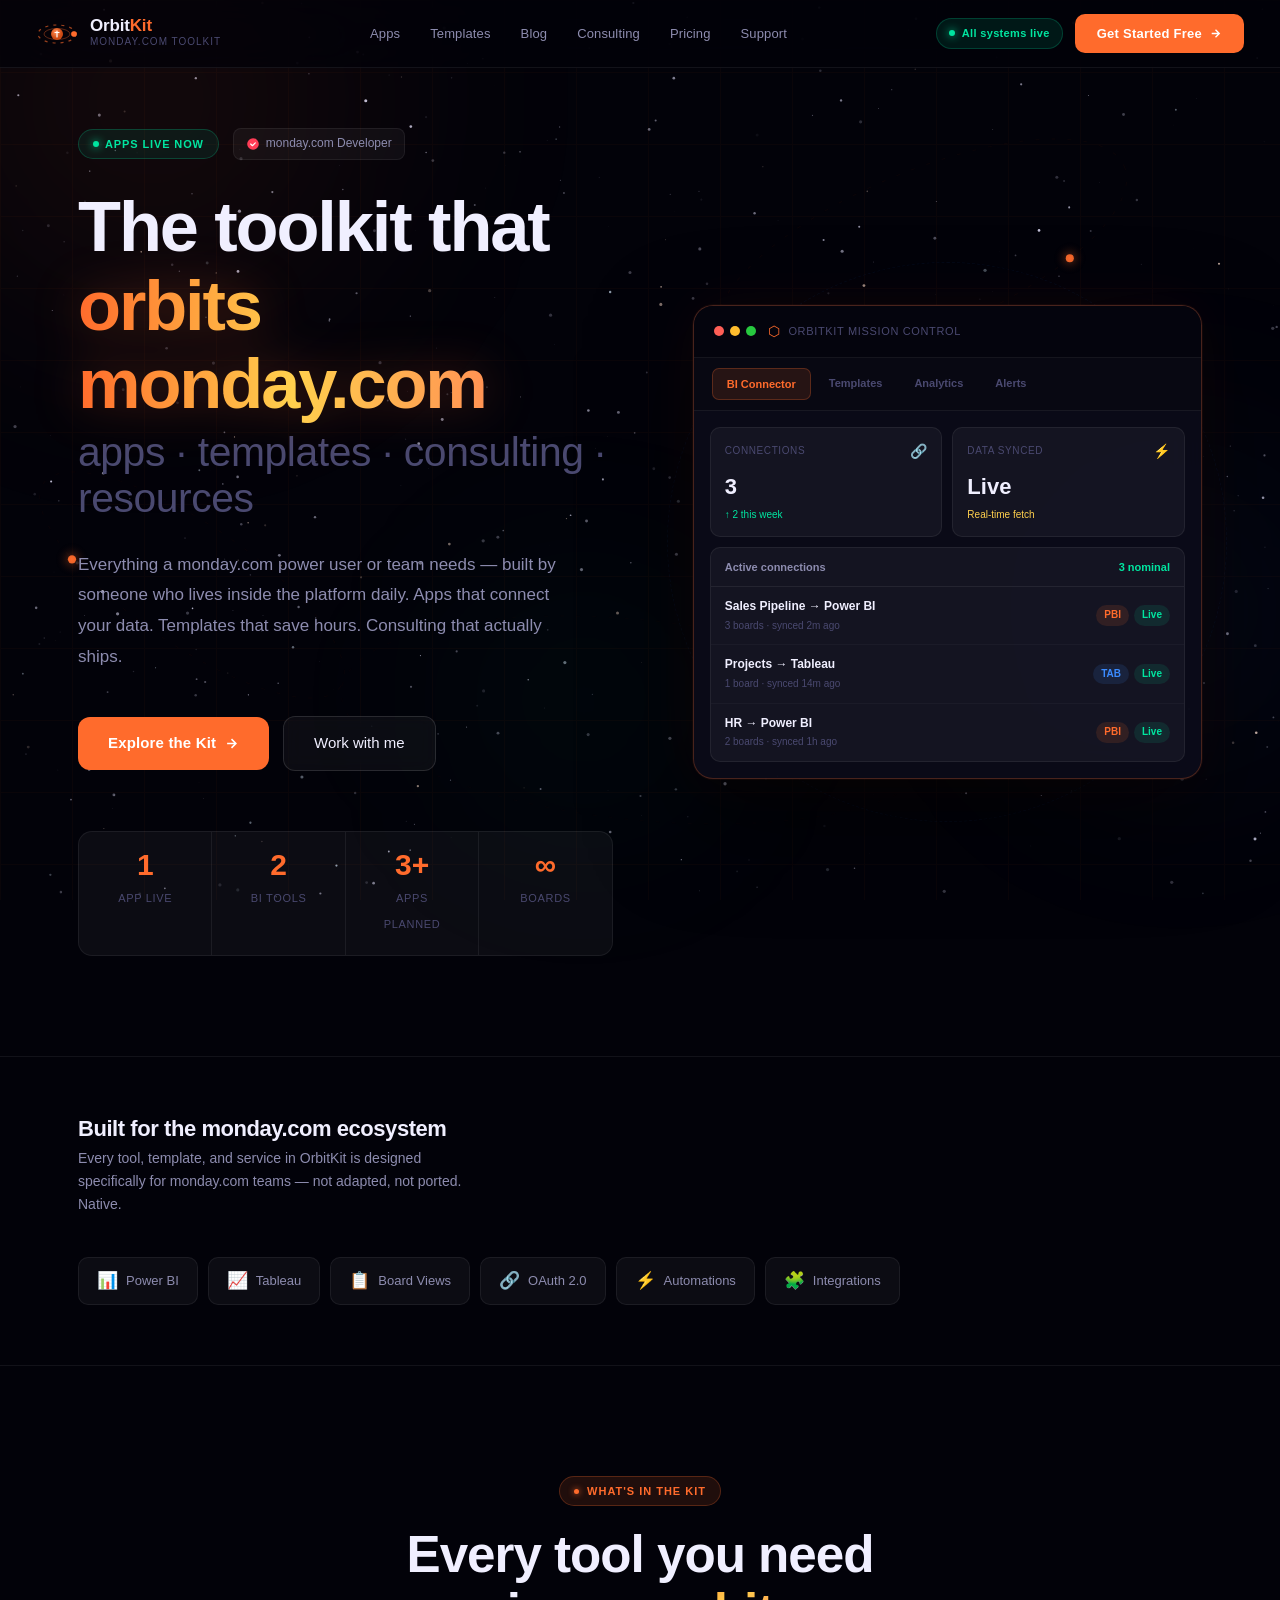
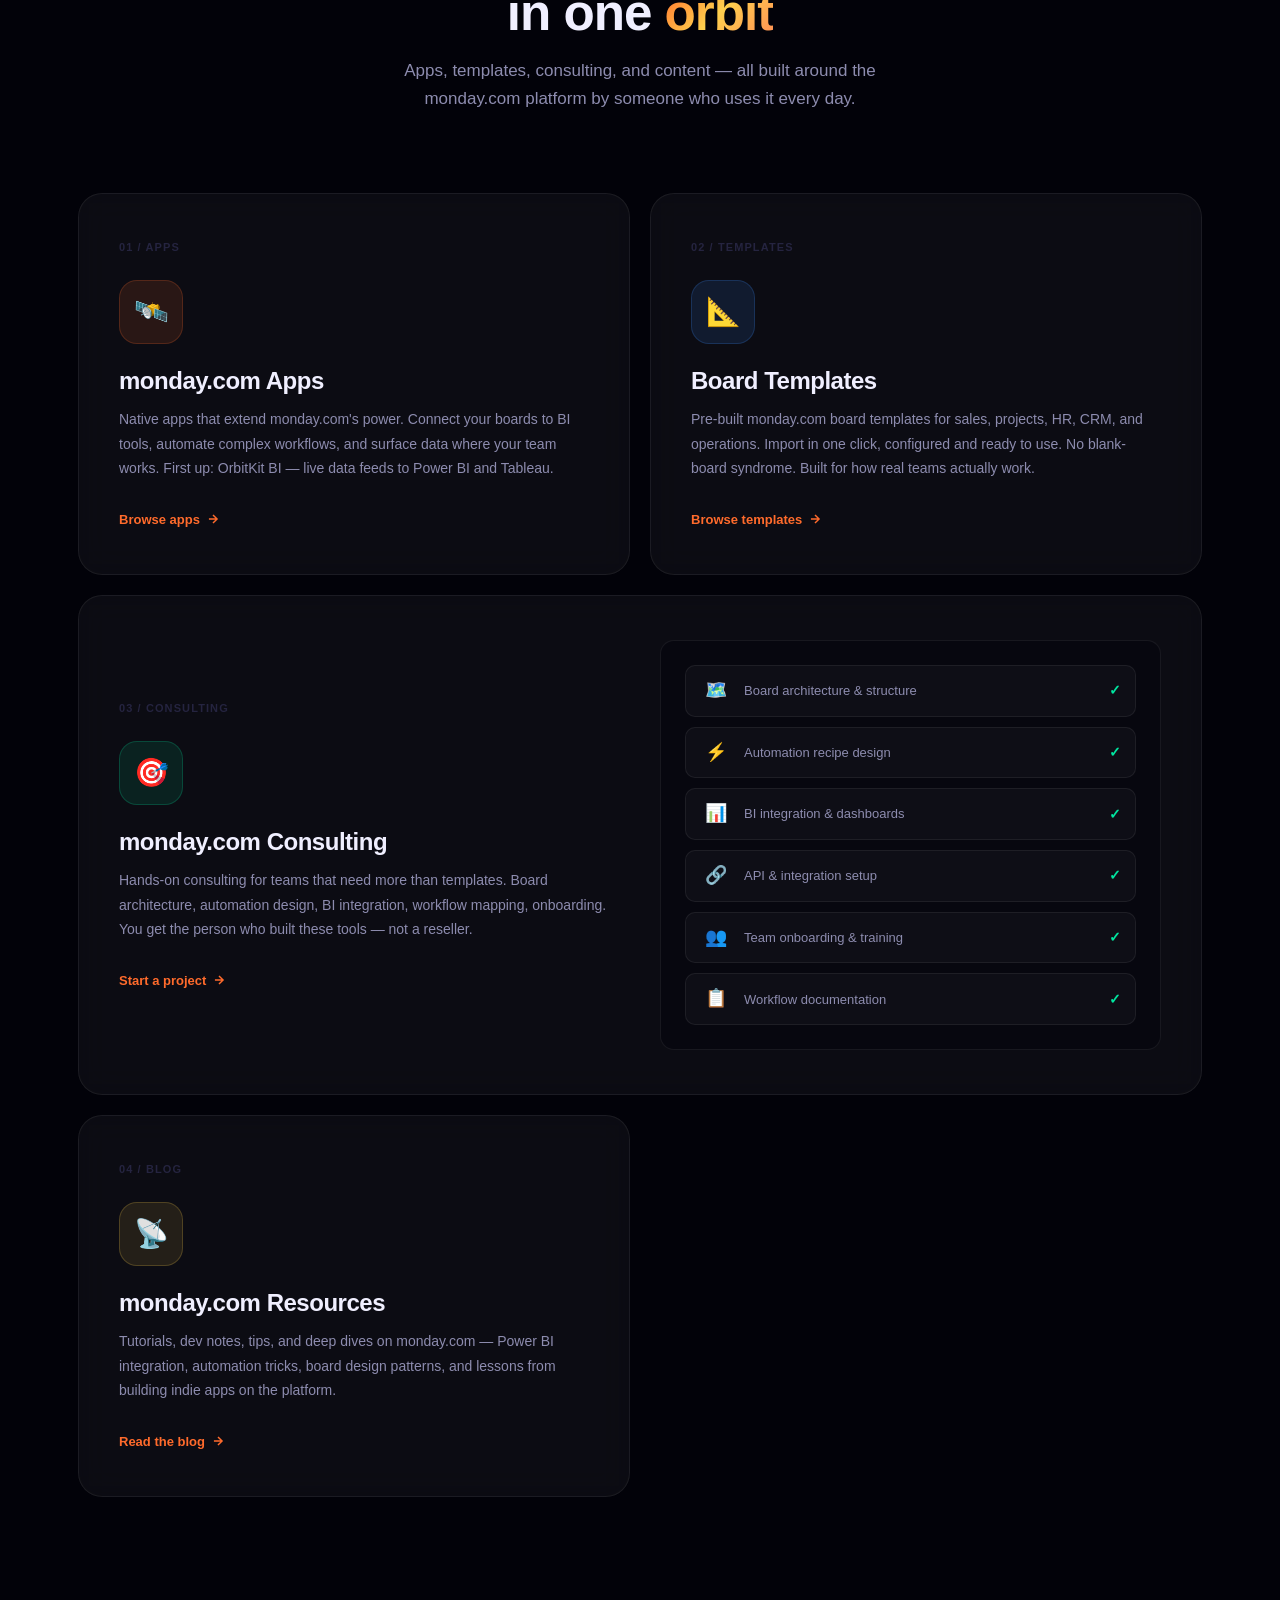
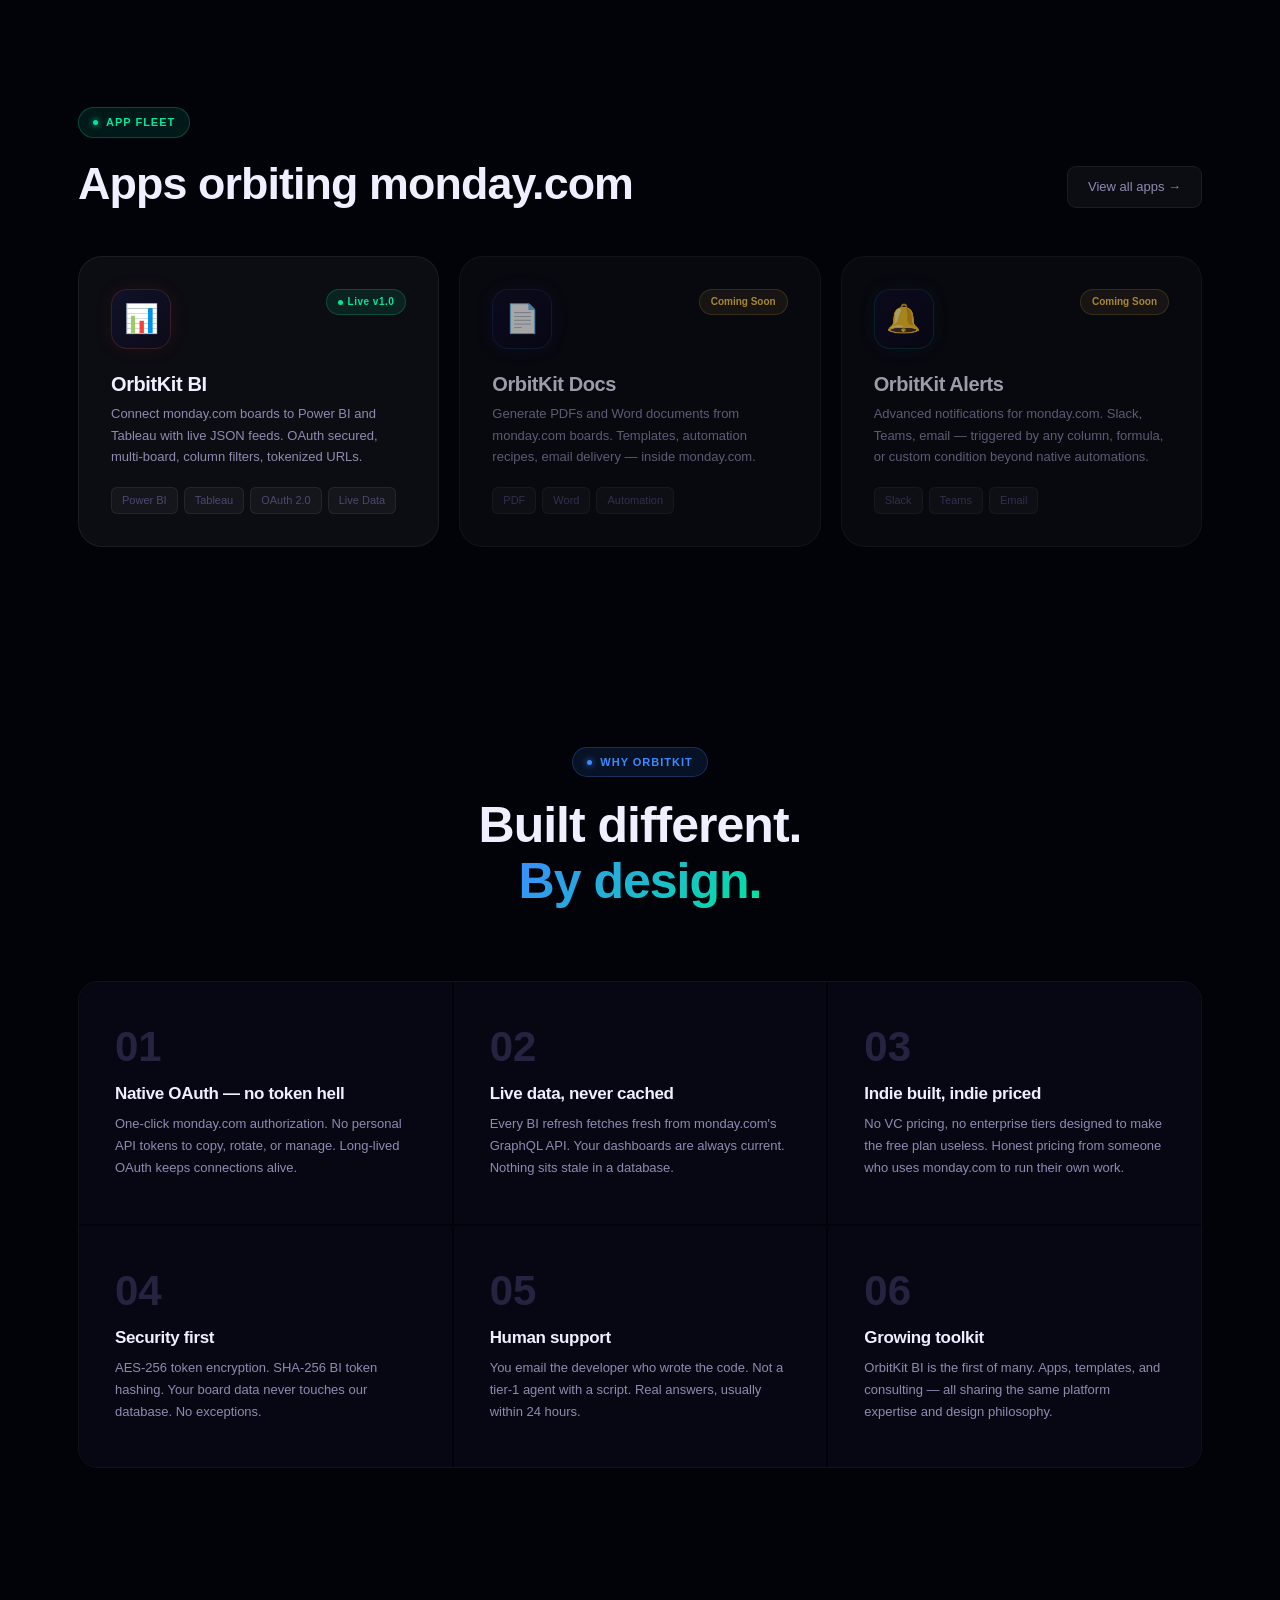
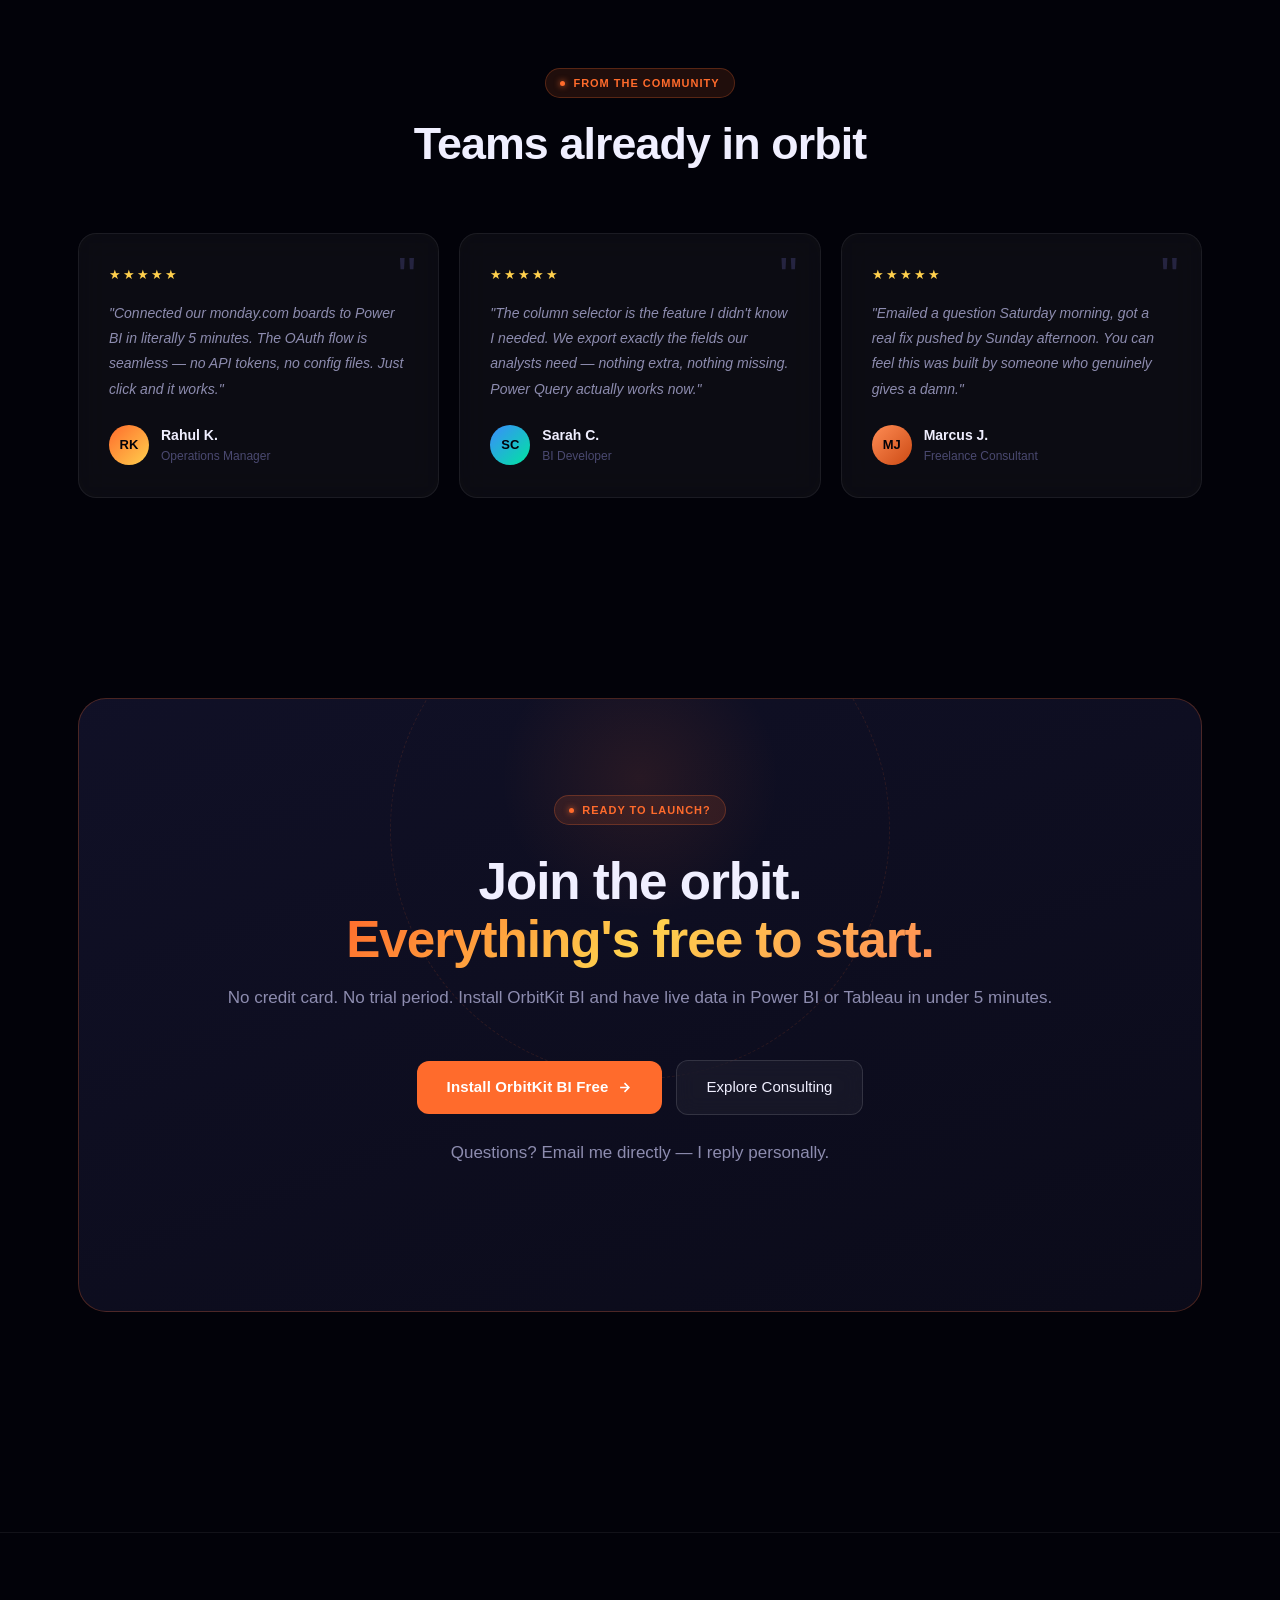
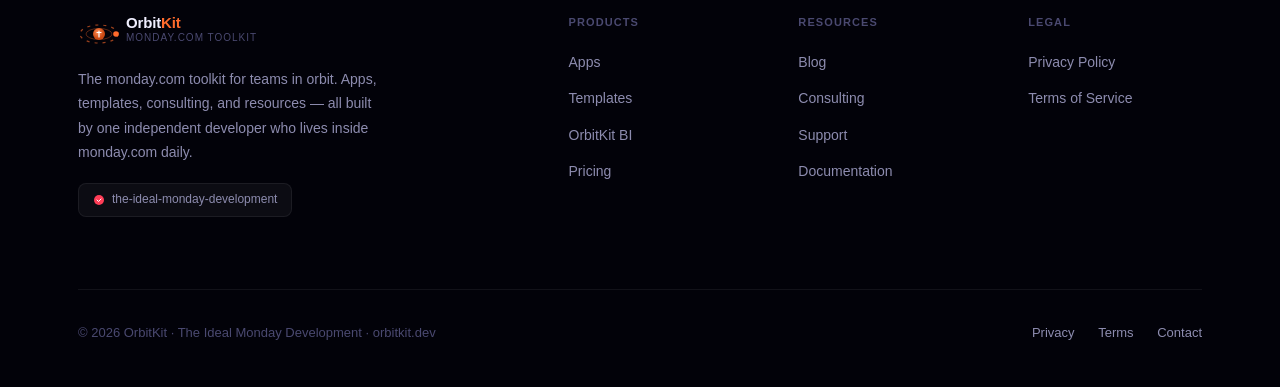
==== index.html @ 928cd84e "Initial OrbitKit website" ====
<!DOCTYPE html>
<html lang="en">
<head>
<meta charset="UTF-8">
<meta name="viewport" content="width=device-width, initial-scale=1.0">
<title>OrbitKit — The monday.com Toolkit for Teams in Orbit</title>
<meta name="description" content="Apps, templates, consulting and resources for monday.com teams. Built by an independent monday.com developer who lives inside the platform daily.">
<link rel="preconnect" href="https://api.fontshare.com">
<link href="https://api.fontshare.com/v2/css?f[]=clash-display@400,500,600,700&f[]=general-sans@300,400,500,600&display=swap" rel="stylesheet">
<link rel="stylesheet" href="shared.css">
<style>

/* ── HERO ─────────────────────────────────────────── */
.hero {
  min-height: 100vh;
  display: flex; align-items: center;
  padding: calc(var(--nav-h) + 60px) 0 100px;
  position: relative;
}
.hero-inner {
  display: grid; grid-template-columns: 1.05fr 1fr;
  gap: 80px; align-items: center;
}

/* Eyebrow */
.hero-brow { display: flex; align-items: center; gap: 14px; margin-bottom: 28px; }
.brow-tag {
  display: flex; align-items: center; gap: 6px;
  padding: 5px 14px; border-radius: 20px;
  background: rgba(0,229,160,0.08); border: 1px solid rgba(0,229,160,0.22);
  color: var(--signal); font-size: 11px; font-weight: 600; letter-spacing: .08em; text-transform: uppercase;
}
.brow-tag::before { content: ''; width: 6px; height: 6px; border-radius: 50%; background: var(--signal); box-shadow: 0 0 8px var(--signal); animation: blink 2s infinite; }
.brow-monday {
  display: flex; align-items: center; gap: 6px;
  padding: 5px 12px; border-radius: 8px;
  background: var(--panel); border: 1px solid var(--border);
  font-size: 12px; color: var(--text2); font-weight: 500;
}

/* Hero title */
h1.ht {
  font-size: clamp(44px, 5.5vw, 76px);
  font-weight: 700; margin-bottom: 28px; letter-spacing: -.03em;
}
h1.ht .l1 { display: block; color: var(--text); }
h1.ht .l2 {
  display: block;
  background: linear-gradient(90deg, var(--orbit) 0%, var(--gold) 40%, var(--orbit-hi) 80%);
  -webkit-background-clip: text; -webkit-text-fill-color: transparent;
  background-clip: text; filter: drop-shadow(0 0 24px rgba(255,107,44,0.3));
}
h1.ht .l3 { display: block; color: var(--text3); font-size: .58em; font-weight: 500; margin-top: 6px; letter-spacing: -.01em; }

.hero-desc { font-size: 17px; color: var(--text2); line-height: 1.8; max-width: 500px; margin-bottom: 44px; font-weight: 300; }
.hero-actions { display: flex; align-items: center; gap: 14px; flex-wrap: wrap; margin-bottom: 60px; }

/* Stat bar */
.stat-bar {
  display: flex; gap: 0;
  border: 1px solid var(--border); border-radius: 14px; overflow: hidden;
  background: var(--panel);
}
.stat-item {
  flex: 1; padding: 18px 22px; text-align: center;
  border-right: 1px solid var(--border);
  position: relative;
}
.stat-item:last-child { border-right: none; }
.stat-item::before {
  content: ''; position: absolute; top: 0; left: 0; right: 0; height: 2px;
  background: linear-gradient(90deg, transparent, var(--orbit), transparent);
  opacity: 0; transition: opacity .3s;
}
.stat-item:hover::before { opacity: 1; }
.stat-val {
  font-family: 'Clash Display', sans-serif; font-size: 30px; font-weight: 700;
  color: var(--orbit); display: block; margin-bottom: 4px; line-height: 1;
}
.stat-lbl { font-size: 11px; color: var(--text3); letter-spacing: .06em; text-transform: uppercase; font-weight: 500; }

/* ── HERO VISUAL — MISSION CONTROL PANEL ── */
.hero-visual { position: relative; }
.mission-panel {
  background: rgba(11,11,26,0.92);
  border: 1px solid var(--border-o);
  border-radius: 20px; overflow: hidden;
  box-shadow: 0 0 0 1px rgba(255,107,44,.05), 0 40px 100px rgba(0,0,0,.6), 0 0 60px rgba(255,107,44,.06);
  backdrop-filter: blur(20px);
  position: relative; z-index: 2;
}
.mp-header {
  background: rgba(2,2,9,0.7); padding: 14px 20px;
  display: flex; align-items: center; gap: 12px;
  border-bottom: 1px solid var(--border);
}
.mp-dots { display: flex; gap: 6px; }
.mp-dots span { width: 10px; height: 10px; border-radius: 50%; }
.mp-dots span:nth-child(1) { background: #FF5F56; }
.mp-dots span:nth-child(2) { background: #FFBD2E; }
.mp-dots span:nth-child(3) { background: #27C93F; }
.mp-title-bar { display: flex; align-items: center; gap: 8px; font-size: 11px; color: var(--text3); font-family: 'Clash Display', sans-serif; letter-spacing: .06em; text-transform: uppercase; }
.mp-title-bar::before { content: '⬡'; color: var(--orbit); font-size: 14px; }

/* Nav tabs */
.mp-tabs {
  background: rgba(6,6,15,0.5); padding: 10px 18px;
  display: flex; gap: 4px; border-bottom: 1px solid var(--border);
  overflow-x: auto;
}
.mp-tab {
  padding: 6px 14px; border-radius: 7px;
  font-size: 11px; font-weight: 600; color: var(--text3); white-space: nowrap;
}
.mp-tab.on { background: var(--orbit-dim); color: var(--orbit); border: 1px solid var(--border-o); }

/* Dashboard grid */
.mp-body { padding: 16px; display: grid; grid-template-columns: 1fr 1fr; gap: 10px; }

/* Mini stat cards */
.mini-stat {
  background: var(--panel); border: 1px solid var(--border);
  border-radius: 10px; padding: 12px 14px;
}
.ms-top { display: flex; align-items: center; justify-content: space-between; margin-bottom: 6px; }
.ms-label { font-size: 10px; color: var(--text3); text-transform: uppercase; letter-spacing: .06em; }
.ms-icon { font-size: 14px; }
.ms-val { font-family: 'Clash Display', sans-serif; font-size: 22px; font-weight: 700; color: var(--text); }
.ms-sub { font-size: 10px; color: var(--signal); margin-top: 2px; }
.ms-sub.warn { color: var(--gold); }

/* Connection list */
.mp-conn-list { grid-column: span 2; background: var(--panel); border: 1px solid var(--border); border-radius: 10px; overflow: hidden; }
.mp-conn-head { padding: 10px 14px; border-bottom: 1px solid var(--border); font-size: 11px; font-weight: 600; color: var(--text2); display: flex; justify-content: space-between; }
.conn-row {
  display: flex; align-items: center; justify-content: space-between;
  padding: 10px 14px; border-bottom: 1px solid rgba(255,255,255,.03);
}
.conn-row:last-child { border-bottom: none; }
.cr-left { display: flex; flex-direction: column; gap: 1px; }
.cr-name { font-size: 12px; font-weight: 600; color: var(--text); }
.cr-sub  { font-size: 10px; color: var(--text3); }
.cr-right { display: flex; gap: 5px; align-items: center; }
.cr-badge {
  padding: 2px 8px; border-radius: 20px; font-size: 10px; font-weight: 700;
}
.cb-o { background: var(--orbit-dim); color: var(--orbit); }
.cb-b { background: var(--electric-dim); color: var(--electric); }
.cb-g { background: var(--signal-dim); color: var(--signal); }

/* Orbit rings behind panel */
.ring-wrap { position: absolute; inset: -60px; pointer-events: none; z-index: 1; }
.ring {
  position: absolute; top: 50%; left: 50%;
  border: 1px dashed rgba(255,107,44,0.1);
  border-radius: 50%; transform: translate(-50%,-50%);
}
.ring-a { width: 420px; height: 420px; animation: spin 50s linear infinite; }
.ring-b { width: 560px; height: 560px; animation: spin 80s linear infinite reverse; border-color: rgba(59,139,255,0.06); }
@keyframes spin { to { transform: translate(-50%,-50%) rotate(360deg); } }
/* Orbit node on ring */
.rnode {
  position: absolute; width: 7px; height: 7px; border-radius: 50%;
  top: 0; left: 50%; margin: -3.5px 0 0 -3.5px;
  background: var(--orbit); box-shadow: 0 0 10px var(--orbit);
}

/* ── SERVICES SECTION ── */
.services { padding: 110px 0; }
.svc-head { text-align: center; margin-bottom: 80px; }
.svc-head h2 { font-size: clamp(32px, 4vw, 54px); margin-bottom: 16px; }
.svc-head p { color: var(--text2); font-size: 17px; max-width: 540px; margin: 0 auto; font-weight: 300; }

/* Big service cards */
.svc-grid {
  display: grid; grid-template-columns: repeat(2, 1fr);
  gap: 20px;
}
.svc-card {
  background: var(--panel); border: 1px solid var(--border);
  border-radius: var(--r-xl); padding: 44px 40px;
  position: relative; overflow: hidden;
  transition: border-color .25s, transform .25s, box-shadow .25s;
  text-decoration: none;
}
.svc-card::before {
  content: ''; position: absolute; top: 0; right: 0;
  width: 200px; height: 200px; border-radius: 50%;
  opacity: 0; transition: opacity .4s;
}
.svc-card:hover { border-color: var(--border-o); transform: translateY(-5px); box-shadow: 0 24px 60px rgba(0,0,0,.35); }
.svc-card:hover::before { opacity: 1; }
.svc-card.s1::before { background: radial-gradient(circle, rgba(255,107,44,.12) 0%, transparent 70%); }
.svc-card.s2::before { background: radial-gradient(circle, rgba(59,139,255,.10) 0%, transparent 70%); }
.svc-card.s3::before { background: radial-gradient(circle, rgba(0,229,160,.08) 0%, transparent 70%); }
.svc-card.s4::before { background: radial-gradient(circle, rgba(255,208,77,.09) 0%, transparent 70%); }

.svc-num {
  font-family: 'Clash Display', sans-serif; font-size: 11px; font-weight: 600;
  color: var(--text4); letter-spacing: .1em; margin-bottom: 24px; display: block;
}
.svc-icon {
  width: 64px; height: 64px; border-radius: 18px;
  display: flex; align-items: center; justify-content: center;
  font-size: 28px; margin-bottom: 24px; position: relative;
}
.si-o { background: var(--orbit-dim); border: 1px solid rgba(255,107,44,.2); }
.si-b { background: var(--electric-dim); border: 1px solid rgba(59,139,255,.2); }
.si-g { background: var(--signal-dim); border: 1px solid rgba(0,229,160,.2); }
.si-y { background: var(--gold-dim); border: 1px solid rgba(255,208,77,.2); }
.svc-card h3 { font-size: 24px; margin-bottom: 12px; color: var(--text); }
.svc-card p { font-size: 14px; color: var(--text2); line-height: 1.75; margin-bottom: 28px; }
.svc-link { font-size: 13px; font-weight: 600; color: var(--orbit); display: flex; align-items: center; gap: 6px; }
.svc-link:hover { gap: 10px; }
.svc-card:hover .svc-link { gap: 10px; }

/* Wide card */
.svc-card.wide { grid-column: span 2; display: grid; grid-template-columns: 1fr 1fr; gap: 40px; align-items: center; }
.wide-left {}
.wide-right {
  background: rgba(6,6,15,0.7); border: 1px solid var(--border);
  border-radius: 14px; padding: 24px; display: flex; flex-direction: column; gap: 10px;
}
.wide-item {
  display: flex; align-items: center; gap: 12px;
  padding: 10px 14px; border-radius: 10px;
  background: rgba(255,255,255,.03); border: 1px solid var(--border);
  font-size: 13px; color: var(--text2);
}
.wi-icon { font-size: 18px; width: 32px; text-align: center; }
.wi-check { margin-left: auto; color: var(--signal); font-size: 14px; font-weight: 700; }

/* ── APPS SECTION ── */
.apps-sec { padding: 100px 0; }
.apps-head { display: flex; align-items: flex-end; justify-content: space-between; margin-bottom: 48px; }
.apps-head h2 { font-size: clamp(28px, 3.5vw, 46px); }
.apps-row { display: grid; grid-template-columns: repeat(3, 1fr); gap: 20px; }
.app-card {
  background: var(--panel); border: 1px solid var(--border);
  border-radius: var(--r-xl); padding: 32px;
  text-decoration: none; display: block; position: relative; overflow: hidden;
  transition: border-color .2s, transform .25s, box-shadow .25s;
}
.app-card:hover { border-color: var(--border-o); transform: translateY(-5px); box-shadow: 0 20px 50px rgba(0,0,0,.4); }
.app-card::after {
  content: ''; position: absolute; bottom: 0; left: 0; right: 0; height: 120px;
  background: linear-gradient(transparent, rgba(255,107,44,.04));
  pointer-events: none; opacity: 0; transition: opacity .3s;
}
.app-card:hover::after { opacity: 1; }
.ac-top { display: flex; align-items: flex-start; justify-content: space-between; margin-bottom: 24px; }
.ac-icon {
  width: 60px; height: 60px; border-radius: 16px;
  background: linear-gradient(135deg, var(--hull), var(--station));
  border: 1px solid rgba(255,107,44,.18);
  display: flex; align-items: center; justify-content: center;
  font-size: 28px; box-shadow: 0 0 20px rgba(255,107,44,.08);
}
.live-tag {
  display: flex; align-items: center; gap: 5px;
  padding: 4px 11px; border-radius: 20px;
  background: var(--signal-dim); border: 1px solid rgba(0,229,160,.22);
  color: var(--signal); font-size: 10px; font-weight: 700; letter-spacing: .05em;
}
.live-tag::before { content: ''; width: 5px; height: 5px; border-radius: 50%; background: var(--signal); animation: blink 2s infinite; }
.soon-tag {
  padding: 4px 11px; border-radius: 20px;
  background: var(--gold-dim); border: 1px solid rgba(255,208,77,.22);
  color: var(--gold); font-size: 10px; font-weight: 700;
}
.app-card h3 { font-size: 20px; margin-bottom: 8px; color: var(--text); }
.app-card p { font-size: 13px; color: var(--text2); line-height: 1.65; margin-bottom: 20px; }
.app-tags { display: flex; flex-wrap: wrap; gap: 6px; }
.app-tag { padding: 3px 10px; border-radius: 6px; background: rgba(255,255,255,.04); border: 1px solid var(--border); font-size: 11px; color: var(--text3); }

/* ── WHY ORBITKIT ── */
.why { padding: 100px 0; }
.why-grid { display: grid; grid-template-columns: repeat(3, 1fr); gap: 2px; border: 1px solid var(--border); border-radius: 20px; overflow: hidden; }
.why-cell {
  padding: 44px 36px;
  background: rgba(11,11,26,0.7); position: relative;
  transition: background .2s;
}
.why-cell:hover { background: rgba(17,17,40,0.9); }
.why-cell::before {
  content: ''; position: absolute; bottom: 0; left: 0; right: 0; height: 1px;
  background: linear-gradient(90deg, transparent, var(--orbit), transparent);
  opacity: 0; transition: opacity .3s;
}
.why-cell:hover::before { opacity: .4; }
.wc-num { font-family: 'Clash Display', sans-serif; font-size: 42px; font-weight: 700; color: var(--text4); line-height: 1; margin-bottom: 16px; }
.why-cell h4 { font-size: 17px; margin-bottom: 10px; }
.why-cell p  { font-size: 13px; color: var(--text2); line-height: 1.7; }

/* ── TESTIMONIALS ── */
.testi-sec { padding: 100px 0; }
.testi-head { text-align: center; margin-bottom: 64px; }
.testi-head h2 { font-size: clamp(28px, 3.5vw, 46px); margin-bottom: 10px; }
.testi-grid { display: grid; grid-template-columns: repeat(3, 1fr); gap: 20px; }
.testi-card {
  background: var(--panel); border: 1px solid var(--border);
  border-radius: var(--r-lg); padding: 30px; position: relative;
}
.tc-quote { font-size: 52px; font-family: 'Clash Display', sans-serif; color: var(--text4); line-height: 1; position: absolute; top: 16px; right: 22px; }
.tc-stars { color: var(--gold); font-size: 13px; letter-spacing: 2px; margin-bottom: 16px; }
.tc-text { font-size: 14px; color: var(--text2); line-height: 1.8; margin-bottom: 22px; font-style: italic; }
.tc-author { display: flex; align-items: center; gap: 12px; }
.tc-av {
  width: 40px; height: 40px; border-radius: 50%;
  display: flex; align-items: center; justify-content: center;
  font-family: 'Clash Display', sans-serif; font-size: 13px; font-weight: 700; color: var(--void);
}
.av1 { background: linear-gradient(135deg, var(--orbit), var(--gold)); }
.av2 { background: linear-gradient(135deg, var(--electric), var(--signal)); }
.av3 { background: linear-gradient(135deg, var(--orbit-hi), var(--orbit-lo)); }
.tc-name { font-size: 14px; font-weight: 600; color: var(--text); }
.tc-role { font-size: 12px; color: var(--text3); }

/* ── CTA ── */
.cta-sec { padding: 100px 0; }
.cta-inner {
  position: relative; overflow: hidden;
  border: 1px solid var(--border-o); border-radius: 28px;
  padding: 96px 64px; text-align: center;
  background: linear-gradient(160deg, rgba(17,17,40,.96) 0%, rgba(11,11,26,.98) 100%);
}
/* Orbital decoration */
.cta-inner::before {
  content: ''; position: absolute; top: -120px; left: 50%; transform: translateX(-50%);
  width: 500px; height: 500px;
  border: 1px dashed rgba(255,107,44,.12); border-radius: 50%;
  animation: spin 40s linear infinite;
}
.cta-inner::after {
  content: ''; position: absolute; top: -60px; left: 50%; transform: translateX(-50%);
  width: 280px; height: 280px;
  background: radial-gradient(circle, rgba(255,107,44,.1) 0%, transparent 70%);
}
.cta-content { position: relative; z-index: 1; }
.cta-inner h2 { font-size: clamp(30px, 4vw, 52px); margin-bottom: 16px; }
.cta-inner p { color: var(--text2); font-size: 17px; margin-bottom: 48px; font-weight: 300; }
.cta-btns { display: flex; align-items: center; justify-content: center; gap: 14px; flex-wrap: wrap; }
.cta-note { margin-top: 24px; font-size: 12px; color: var(--text3); }
.cta-note a { color: var(--text2); text-decoration: none; }

/* ── MONDAY INTEGRATION STRIP ── */
.monday-strip { padding: 60px 0; border-top: 1px solid var(--border); border-bottom: 1px solid var(--border); }
.ms-inner { display: flex; align-items: center; justify-content: space-between; gap: 40px; flex-wrap: wrap; }
.ms-text h3 { font-size: 22px; margin-bottom: 6px; }
.ms-text p { color: var(--text2); font-size: 14px; max-width: 400px; }
.ms-pills { display: flex; gap: 10px; flex-wrap: wrap; }
.ms-pill {
  display: flex; align-items: center; gap: 8px;
  padding: 9px 18px; border-radius: 10px;
  background: var(--panel); border: 1px solid var(--border);
  font-size: 13px; color: var(--text2); font-weight: 500;
  transition: border-color .2s, color .2s;
}
.ms-pill:hover { border-color: var(--border-o); color: var(--orbit); }
.ms-pill-icon { font-size: 17px; }

@media (max-width: 1040px) {
  .hero-inner { grid-template-columns: 1fr; }
  .hero-visual { display: none; }
  .svc-grid { grid-template-columns: 1fr; }
  .svc-card.wide { grid-column: span 1; grid-template-columns: 1fr; }
  .apps-row { grid-template-columns: 1fr; }
  .why-grid { grid-template-columns: 1fr 1fr; }
  .testi-grid { grid-template-columns: 1fr; }
  .cta-inner { padding: 56px 28px; }
  .apps-head { flex-direction: column; align-items: flex-start; gap: 14px; }
  .ms-inner { flex-direction: column; align-items: flex-start; }
}
@media (max-width: 640px) {
  .why-grid { grid-template-columns: 1fr; }
  .svc-grid { grid-template-columns: 1fr; }
}
</style>
</head>
<body>

<!-- Universe canvas -->
<canvas id="universe"></canvas>
<div class="orbital-grid"></div>
<div class="amb amb-1"></div>
<div class="amb amb-2"></div>
<div class="amb amb-3"></div>

<!-- NAV -->
<nav>
  <a href="index.html" class="nav-brand">
    <div class="ok-logo">
      <svg viewBox="0 0 42 42" fill="none" xmlns="http://www.w3.org/2000/svg">
        <!-- Outer orbit ring -->
        <ellipse cx="21" cy="21" rx="19" ry="9" stroke="#FF6B2C" stroke-width="1.2" stroke-dasharray="3 5" opacity="0.6"/>
        <!-- Inner ring -->
        <ellipse cx="21" cy="21" rx="13" ry="5.5" stroke="#FF6B2C" stroke-width="1" opacity="0.35"/>
        <!-- Center planet -->
        <circle cx="21" cy="21" r="6" fill="url(#planetGrad)"/>
        <!-- Orbit satellite -->
        <circle cx="38" cy="21" r="2.8" fill="#FF6B2C"/>
        <circle cx="38" cy="21" r="2.8" fill="#FF6B2C" opacity="0.4" r="5"/>
        <!-- Tool cross (wrench symbol) -->
        <path d="M19 19.5h4M21 18v6" stroke="white" stroke-width="1.2" stroke-linecap="round"/>
        <defs>
          <radialGradient id="planetGrad" cx="40%" cy="35%">
            <stop offset="0%" stop-color="#FF8C54"/>
            <stop offset="100%" stop-color="#CC4A14"/>
          </radialGradient>
        </defs>
      </svg>
    </div>
    <div class="brand-text">
      <span class="brand-name">Orbit<span class="accent">Kit</span></span>
      <span class="brand-sub">monday.com toolkit</span>
    </div>
  </a>
  <ul class="nav-links">
    <li><a href="apps.html">Apps</a></li>
    <li><a href="templates.html">Templates</a></li>
    <li><a href="blog.html">Blog</a></li>
    <li><a href="consulting.html">Consulting</a></li>
    <li><a href="pricing.html">Pricing</a></li>
    <li><a href="support.html">Support</a></li>
  </ul>
  <div class="nav-right">
    <div class="status-pill">
      <span class="status-dot"></span>
      All systems live
    </div>
    <a href="apps.html#orbitkit-bi" class="btn-launch">
      Get Started Free
      <svg width="13" height="13" viewBox="0 0 24 24" fill="none" stroke="currentColor" stroke-width="2.5"><path d="M5 12h14M12 5l7 7-7 7"/></svg>
    </a>
  </div>
</nav>

<div class="content-wrap">

<!-- ── HERO ── -->
<section class="hero">
  <div class="container">
    <div class="hero-inner">
      <div>
        <div class="hero-brow fi">
          <span class="brow-tag">Apps live now</span>
          <span class="brow-monday">
            <svg width="14" height="14" viewBox="0 0 24 24" fill="none"><circle cx="12" cy="12" r="10" fill="#FF3D57"/><path d="M8 12l3 3 5-5" stroke="white" stroke-width="2" stroke-linecap="round" stroke-linejoin="round"/></svg>
            monday.com Developer
          </span>
        </div>
        <h1 class="ht fi d1">
          <span class="l1">The toolkit that</span>
          <span class="l2">orbits monday.com</span>
          <span class="l3">apps · templates · consulting · resources</span>
        </h1>
        <p class="hero-desc fi d2">
          Everything a monday.com power user or team needs — built by someone who lives inside the platform daily. Apps that connect your data. Templates that save hours. Consulting that actually ships.
        </p>
        <div class="hero-actions fi d3">
          <a href="apps.html" class="btn-primary">
            Explore the Kit
            <svg width="15" height="15" viewBox="0 0 24 24" fill="none" stroke="currentColor" stroke-width="2.5"><path d="M5 12h14M12 5l7 7-7 7"/></svg>
          </a>
          <a href="consulting.html" class="btn-secondary">Work with me</a>
        </div>
        <div class="stat-bar fi d4">
          <div class="stat-item">
            <span class="stat-val" data-count="1" data-suffix="">1</span>
            <span class="stat-lbl">App live</span>
          </div>
          <div class="stat-item">
            <span class="stat-val" data-count="2" data-suffix="">2</span>
            <span class="stat-lbl">BI tools</span>
          </div>
          <div class="stat-item">
            <span class="stat-val" data-count="3" data-suffix="+">3+</span>
            <span class="stat-lbl">Apps planned</span>
          </div>
          <div class="stat-item">
            <span class="stat-val">∞</span>
            <span class="stat-lbl">Boards</span>
          </div>
        </div>
      </div>

      <!-- MISSION CONTROL PANEL -->
      <div class="hero-visual fi d2">
        <div class="ring-wrap">
          <div class="ring ring-a"><div class="rnode"></div></div>
          <div class="ring ring-b"></div>
        </div>
        <div class="mission-panel">
          <div class="mp-header">
            <div class="mp-dots"><span></span><span></span><span></span></div>
            <div class="mp-title-bar">OrbitKit Mission Control</div>
          </div>
          <div class="mp-tabs">
            <div class="mp-tab on">BI Connector</div>
            <div class="mp-tab">Templates</div>
            <div class="mp-tab">Analytics</div>
            <div class="mp-tab">Alerts</div>
          </div>
          <div class="mp-body">
            <div class="mini-stat">
              <div class="ms-top"><span class="ms-label">Connections</span><span class="ms-icon">🔗</span></div>
              <div class="ms-val">3</div>
              <div class="ms-sub">↑ 2 this week</div>
            </div>
            <div class="mini-stat">
              <div class="ms-top"><span class="ms-label">Data synced</span><span class="ms-icon">⚡</span></div>
              <div class="ms-val">Live</div>
              <div class="ms-sub warn">Real-time fetch</div>
            </div>
            <div class="mp-conn-list">
              <div class="mp-conn-head">
                <span>Active connections</span>
                <span style="color:var(--signal);">3 nominal</span>
              </div>
              <div class="conn-row">
                <div class="cr-left">
                  <span class="cr-name">Sales Pipeline → Power BI</span>
                  <span class="cr-sub">3 boards · synced 2m ago</span>
                </div>
                <div class="cr-right">
                  <span class="cr-badge cb-o">PBI</span>
                  <span class="cr-badge cb-g">Live</span>
                </div>
              </div>
              <div class="conn-row">
                <div class="cr-left">
                  <span class="cr-name">Projects → Tableau</span>
                  <span class="cr-sub">1 board · synced 14m ago</span>
                </div>
                <div class="cr-right">
                  <span class="cr-badge cb-b">TAB</span>
                  <span class="cr-badge cb-g">Live</span>
                </div>
              </div>
              <div class="conn-row">
                <div class="cr-left">
                  <span class="cr-name">HR → Power BI</span>
                  <span class="cr-sub">2 boards · synced 1h ago</span>
                </div>
                <div class="cr-right">
                  <span class="cr-badge cb-o">PBI</span>
                  <span class="cr-badge cb-g">Live</span>
                </div>
              </div>
            </div>
          </div>
        </div>
      </div>
    </div>
  </div>
</section>

<!-- ── MONDAY STRIP ── -->
<section class="monday-strip">
  <div class="container">
    <div class="ms-inner">
      <div class="ms-text">
        <h3>Built for the monday.com ecosystem</h3>
        <p>Every tool, template, and service in OrbitKit is designed specifically for monday.com teams — not adapted, not ported. Native.</p>
      </div>
      <div class="ms-pills">
        <div class="ms-pill"><span class="ms-pill-icon">📊</span> Power BI</div>
        <div class="ms-pill"><span class="ms-pill-icon">📈</span> Tableau</div>
        <div class="ms-pill"><span class="ms-pill-icon">📋</span> Board Views</div>
        <div class="ms-pill"><span class="ms-pill-icon">🔗</span> OAuth 2.0</div>
        <div class="ms-pill"><span class="ms-pill-icon">⚡</span> Automations</div>
        <div class="ms-pill"><span class="ms-pill-icon">🧩</span> Integrations</div>
      </div>
    </div>
  </div>
</section>

<!-- ── SERVICES ── -->
<section class="services">
  <div class="container">
    <div class="svc-head">
      <div class="stag"><span class="stag-dot"></span>What's in the kit</div>
      <h2>Every tool you need<br>in one <span class="gradient-text">orbit</span></h2>
      <p>Apps, templates, consulting, and content — all built around the monday.com platform by someone who uses it every day.</p>
    </div>
    <div class="svc-grid">
      <a href="apps.html" class="svc-card s1 fi glass">
        <span class="svc-num">01 / APPS</span>
        <div class="svc-icon si-o">🛰️</div>
        <h3>monday.com Apps</h3>
        <p>Native apps that extend monday.com's power. Connect your boards to BI tools, automate complex workflows, and surface data where your team works. First up: OrbitKit BI — live data feeds to Power BI and Tableau.</p>
        <div class="svc-link">Browse apps <svg width="14" height="14" viewBox="0 0 24 24" fill="none" stroke="currentColor" stroke-width="2.5"><path d="M5 12h14M12 5l7 7-7 7"/></svg></div>
      </a>
      <a href="templates.html" class="svc-card s2 fi d1 glass">
        <span class="svc-num">02 / TEMPLATES</span>
        <div class="svc-icon si-b">📐</div>
        <h3>Board Templates</h3>
        <p>Pre-built monday.com board templates for sales, projects, HR, CRM, and operations. Import in one click, configured and ready to use. No blank-board syndrome. Built for how real teams actually work.</p>
        <div class="svc-link">Browse templates <svg width="14" height="14" viewBox="0 0 24 24" fill="none" stroke="currentColor" stroke-width="2.5"><path d="M5 12h14M12 5l7 7-7 7"/></svg></div>
      </a>
      <a href="consulting.html" class="svc-card s3 wide fi glass">
        <div class="wide-left">
          <span class="svc-num">03 / CONSULTING</span>
          <div class="svc-icon si-g">🎯</div>
          <h3>monday.com Consulting</h3>
          <p>Hands-on consulting for teams that need more than templates. Board architecture, automation design, BI integration, workflow mapping, onboarding. You get the person who built these tools — not a reseller.</p>
          <div class="svc-link" style="margin-top: 20px;">Start a project <svg width="14" height="14" viewBox="0 0 24 24" fill="none" stroke="currentColor" stroke-width="2.5"><path d="M5 12h14M12 5l7 7-7 7"/></svg></div>
        </div>
        <div class="wide-right">
          <div class="wide-item"><span class="wi-icon">🗺️</span> Board architecture & structure<span class="wi-check">✓</span></div>
          <div class="wide-item"><span class="wi-icon">⚡</span> Automation recipe design<span class="wi-check">✓</span></div>
          <div class="wide-item"><span class="wi-icon">📊</span> BI integration & dashboards<span class="wi-check">✓</span></div>
          <div class="wide-item"><span class="wi-icon">🔗</span> API & integration setup<span class="wi-check">✓</span></div>
          <div class="wide-item"><span class="wi-icon">👥</span> Team onboarding & training<span class="wi-check">✓</span></div>
          <div class="wide-item"><span class="wi-icon">📋</span> Workflow documentation<span class="wi-check">✓</span></div>
        </div>
      </a>
      <a href="blog.html" class="svc-card s4 fi glass">
        <span class="svc-num">04 / BLOG</span>
        <div class="svc-icon si-y">📡</div>
        <h3>monday.com Resources</h3>
        <p>Tutorials, dev notes, tips, and deep dives on monday.com — Power BI integration, automation tricks, board design patterns, and lessons from building indie apps on the platform.</p>
        <div class="svc-link">Read the blog <svg width="14" height="14" viewBox="0 0 24 24" fill="none" stroke="currentColor" stroke-width="2.5"><path d="M5 12h14M12 5l7 7-7 7"/></svg></div>
      </a>
    </div>
  </div>
</section>

<!-- ── APPS ── -->
<section class="apps-sec">
  <div class="container">
    <div class="apps-head">
      <div>
        <div class="stag-green stag fi"><span class="stag-dot"></span>App Fleet</div>
        <h2 class="fi d1">Apps orbiting monday.com</h2>
      </div>
      <a href="apps.html" class="btn-ghost fi d2">View all apps →</a>
    </div>
    <div class="apps-row">
      <a href="apps.html#orbitkit-bi" class="app-card fi">
        <div class="ac-top">
          <div class="ac-icon">📊</div>
          <span class="live-tag">Live v1.0</span>
        </div>
        <h3>OrbitKit BI</h3>
        <p>Connect monday.com boards to Power BI and Tableau with live JSON feeds. OAuth secured, multi-board, column filters, tokenized URLs.</p>
        <div class="app-tags">
          <span class="app-tag">Power BI</span>
          <span class="app-tag">Tableau</span>
          <span class="app-tag">OAuth 2.0</span>
          <span class="app-tag">Live Data</span>
        </div>
      </a>
      <div class="app-card fi d1" style="opacity:.65; cursor:default;">
        <div class="ac-top">
          <div class="ac-icon" style="border-color:rgba(59,139,255,.18);box-shadow:0 0 20px rgba(59,139,255,.08);">📄</div>
          <span class="soon-tag">Coming Soon</span>
        </div>
        <h3>OrbitKit Docs</h3>
        <p>Generate PDFs and Word documents from monday.com boards. Templates, automation recipes, email delivery — inside monday.com.</p>
        <div class="app-tags">
          <span class="app-tag">PDF</span>
          <span class="app-tag">Word</span>
          <span class="app-tag">Automation</span>
        </div>
      </div>
      <div class="app-card fi d2" style="opacity:.65; cursor:default;">
        <div class="ac-top">
          <div class="ac-icon" style="border-color:rgba(0,229,160,.18);box-shadow:0 0 20px rgba(0,229,160,.08);">🔔</div>
          <span class="soon-tag">Coming Soon</span>
        </div>
        <h3>OrbitKit Alerts</h3>
        <p>Advanced notifications for monday.com. Slack, Teams, email — triggered by any column, formula, or custom condition beyond native automations.</p>
        <div class="app-tags">
          <span class="app-tag">Slack</span>
          <span class="app-tag">Teams</span>
          <span class="app-tag">Email</span>
        </div>
      </div>
    </div>
  </div>
</section>

<!-- ── WHY ── -->
<section class="why">
  <div class="container">
    <div style="text-align:center; margin-bottom:72px;">
      <div class="stag-blue stag fi" style="display:inline-flex;"><span class="stag-dot"></span>Why OrbitKit</div>
      <h2 class="fi d1" style="font-size:clamp(30px,4vw,50px); margin-top:0;">Built different.<br><span class="gradient-text-blue">By design.</span></h2>
    </div>
    <div class="why-grid">
      <div class="why-cell fi"><div class="wc-num">01</div><h4>Native OAuth — no token hell</h4><p>One-click monday.com authorization. No personal API tokens to copy, rotate, or manage. Long-lived OAuth keeps connections alive.</p></div>
      <div class="why-cell fi d1"><div class="wc-num">02</div><h4>Live data, never cached</h4><p>Every BI refresh fetches fresh from monday.com's GraphQL API. Your dashboards are always current. Nothing sits stale in a database.</p></div>
      <div class="why-cell fi d2"><div class="wc-num">03</div><h4>Indie built, indie priced</h4><p>No VC pricing, no enterprise tiers designed to make the free plan useless. Honest pricing from someone who uses monday.com to run their own work.</p></div>
      <div class="why-cell fi"><div class="wc-num">04</div><h4>Security first</h4><p>AES-256 token encryption. SHA-256 BI token hashing. Your board data never touches our database. No exceptions.</p></div>
      <div class="why-cell fi d1"><div class="wc-num">05</div><h4>Human support</h4><p>You email the developer who wrote the code. Not a tier-1 agent with a script. Real answers, usually within 24 hours.</p></div>
      <div class="why-cell fi d2"><div class="wc-num">06</div><h4>Growing toolkit</h4><p>OrbitKit BI is the first of many. Apps, templates, and consulting — all sharing the same platform expertise and design philosophy.</p></div>
    </div>
  </div>
</section>

<!-- ── TESTIMONIALS ── -->
<section class="testi-sec">
  <div class="container">
    <div class="testi-head">
      <div class="stag fi" style="display:inline-flex;"><span class="stag-dot"></span>From the community</div>
      <h2 class="fi d1">Teams already in orbit</h2>
    </div>
    <div class="testi-grid">
      <div class="testi-card fi glass">
        <div class="tc-quote">"</div>
        <div class="tc-stars">★★★★★</div>
        <p class="tc-text">"Connected our monday.com boards to Power BI in literally 5 minutes. The OAuth flow is seamless — no API tokens, no config files. Just click and it works."</p>
        <div class="tc-author">
          <div class="tc-av av1">RK</div>
          <div><div class="tc-name">Rahul K.</div><div class="tc-role">Operations Manager</div></div>
        </div>
      </div>
      <div class="testi-card fi d1 glass">
        <div class="tc-quote">"</div>
        <div class="tc-stars">★★★★★</div>
        <p class="tc-text">"The column selector is the feature I didn't know I needed. We export exactly the fields our analysts need — nothing extra, nothing missing. Power Query actually works now."</p>
        <div class="tc-author">
          <div class="tc-av av2">SC</div>
          <div><div class="tc-name">Sarah C.</div><div class="tc-role">BI Developer</div></div>
        </div>
      </div>
      <div class="testi-card fi d2 glass">
        <div class="tc-quote">"</div>
        <div class="tc-stars">★★★★★</div>
        <p class="tc-text">"Emailed a question Saturday morning, got a real fix pushed by Sunday afternoon. You can feel this was built by someone who genuinely gives a damn."</p>
        <div class="tc-author">
          <div class="tc-av av3">MJ</div>
          <div><div class="tc-name">Marcus J.</div><div class="tc-role">Freelance Consultant</div></div>
        </div>
      </div>
    </div>
  </div>
</section>

<!-- ── CTA ── -->
<section class="cta-sec">
  <div class="container">
    <div class="cta-inner">
      <div class="cta-content fi">
        <div class="stag" style="display:inline-flex; margin-bottom:28px;"><span class="stag-dot"></span>Ready to launch?</div>
        <h2>Join the orbit.<br><span class="gradient-text">Everything's free to start.</span></h2>
        <p>No credit card. No trial period. Install OrbitKit BI and have live data in Power BI or Tableau in under 5 minutes.</p>
        <div class="cta-btns">
          <a href="apps.html#orbitkit-bi" class="btn-primary">
            Install OrbitKit BI Free
            <svg width="15" height="15" viewBox="0 0 24 24" fill="none" stroke="currentColor" stroke-width="2.5"><path d="M5 12h14M12 5l7 7-7 7"/></svg>
          </a>
          <a href="consulting.html" class="btn-secondary">Explore Consulting</a>
        </div>
        <p class="cta-note">Questions? <a href="support.html">Email me directly</a> — I reply personally.</p>
      </div>
    </div>
  </div>
</section>

<!-- ── FOOTER ── -->
<footer>
  <div class="container">
    <div class="footer-top">
      <div class="footer-brand">
        <a href="index.html" class="nav-brand" style="margin-bottom:0;">
          <div class="ok-logo" style="width:36px;height:36px;">
            <svg viewBox="0 0 42 42" fill="none" xmlns="http://www.w3.org/2000/svg">
              <ellipse cx="21" cy="21" rx="19" ry="9" stroke="#FF6B2C" stroke-width="1.2" stroke-dasharray="3 5" opacity="0.6"/>
              <ellipse cx="21" cy="21" rx="13" ry="5.5" stroke="#FF6B2C" stroke-width="1" opacity="0.35"/>
              <circle cx="21" cy="21" r="6" fill="url(#pg2)"/>
              <circle cx="38" cy="21" r="2.8" fill="#FF6B2C"/>
              <path d="M19 19.5h4M21 18v6" stroke="white" stroke-width="1.2" stroke-linecap="round"/>
              <defs><radialGradient id="pg2" cx="40%" cy="35%"><stop offset="0%" stop-color="#FF8C54"/><stop offset="100%" stop-color="#CC4A14"/></radialGradient></defs>
            </svg>
          </div>
          <div class="brand-text">
            <span class="brand-name" style="font-size:15px;">Orbit<span class="accent">Kit</span></span>
            <span class="brand-sub">monday.com toolkit</span>
          </div>
        </a>
        <p>The monday.com toolkit for teams in orbit. Apps, templates, consulting, and resources — all built by one independent developer who lives inside monday.com daily.</p>
        <div style="display:flex;align-items:center;gap:7px;margin-top:18px;padding:6px 14px;border-radius:8px;background:var(--panel);border:1px solid var(--border);width:fit-content;font-size:12px;color:var(--text2);">
          <svg width="12" height="12" viewBox="0 0 24 24" fill="none"><circle cx="12" cy="12" r="10" fill="#FF3D57"/><path d="M8 12l3 3 5-5" stroke="white" stroke-width="2" stroke-linecap="round" stroke-linejoin="round"/></svg>
          the-ideal-monday-development
        </div>
      </div>
      <div class="footer-col">
        <h5>Products</h5>
        <ul>
          <li><a href="apps.html">Apps</a></li>
          <li><a href="templates.html">Templates</a></li>
          <li><a href="apps.html#orbitkit-bi">OrbitKit BI</a></li>
          <li><a href="pricing.html">Pricing</a></li>
        </ul>
      </div>
      <div class="footer-col">
        <h5>Resources</h5>
        <ul>
          <li><a href="blog.html">Blog</a></li>
          <li><a href="consulting.html">Consulting</a></li>
          <li><a href="support.html">Support</a></li>
          <li><a href="support.html#docs">Documentation</a></li>
        </ul>
      </div>
      <div class="footer-col">
        <h5>Legal</h5>
        <ul>
          <li><a href="privacy.html">Privacy Policy</a></li>
          <li><a href="terms.html">Terms of Service</a></li>
        </ul>
      </div>
    </div>
    <div class="footer-bottom">
      <span>© 2026 OrbitKit · The Ideal Monday Development · orbitkit.dev</span>
      <div>
        <a href="privacy.html">Privacy</a>
        <a href="terms.html">Terms</a>
        <a href="support.html">Contact</a>
      </div>
    </div>
  </div>
</footer>

</div>
<script src="orbit.js"></script>
</body>
</html>
---- shared.css ----
@import url('https://api.fontshare.com/v2/css?f[]=clash-display@400,500,600,700&f[]=general-sans@300,400,500,600&display=swap');

:root {
  /* ── SPACE PALETTE ── */
  --void:        #020209;
  --deep:        #06060F;
  --station:     #0B0B1A;
  --hull:        #111128;
  --panel:       rgba(255,255,255,0.045);
  --panel-hi:    rgba(255,255,255,0.075);

  /* ── ORBIT ORANGE (primary) ── */
  --orbit:       #FF6B2C;
  --orbit-hi:    #FF8C54;
  --orbit-lo:    #CC4A14;
  --orbit-dim:   rgba(255,107,44,0.12);
  --orbit-glow:  rgba(255,107,44,0.28);

  /* ── ELECTRIC BLUE (secondary) ── */
  --electric:    #3B8BFF;
  --electric-dim:rgba(59,139,255,0.12);

  /* ── SIGNAL GREEN ── */
  --signal:      #00E5A0;
  --signal-dim:  rgba(0,229,160,0.1);

  /* ── STELLAR GOLD ── */
  --gold:        #FFD04D;
  --gold-dim:    rgba(255,208,77,0.1);

  /* ── TEXT ── */
  --text:        #F0EFFF;
  --text2:       #8D8CAF;
  --text3:       #4A4970;
  --text4:       #252440;

  /* ── BORDERS ── */
  --border:      rgba(255,255,255,0.065);
  --border2:     rgba(255,255,255,0.12);
  --border-o:    rgba(255,107,44,0.25);

  --nav-h: 68px;
  --max:   1180px;
  --r-sm:  8px;
  --r-md:  12px;
  --r-lg:  18px;
  --r-xl:  24px;
  --r-2xl: 32px;
}

*, *::before, *::after { box-sizing: border-box; margin: 0; padding: 0; }
html { scroll-behavior: smooth; }

body {
  font-family: 'General Sans', -apple-system, sans-serif;
  background: var(--void);
  color: var(--text);
  line-height: 1.65;
  -webkit-font-smoothing: antialiased;
  overflow-x: hidden;
}

/* ── CANVAS BACKGROUND ── */
#universe {
  position: fixed; inset: 0; z-index: 0; pointer-events: none;
}

/* ── ORBITAL GRID LINES ── */
.orbital-grid {
  position: fixed; inset: 0; z-index: 0; pointer-events: none; opacity: .035;
  background-image:
    linear-gradient(rgba(255,107,44,1) 1px, transparent 1px),
    linear-gradient(90deg, rgba(255,107,44,1) 1px, transparent 1px);
  background-size: 72px 72px;
}

/* ── AMBIENT GLOWS ── */
.amb {
  position: fixed; border-radius: 50%; pointer-events: none; z-index: 0;
  filter: blur(100px);
}
.amb-1 {
  width: 700px; height: 700px; top: -250px; left: -200px;
  background: radial-gradient(circle, rgba(255,107,44,.1) 0%, transparent 65%);
  animation: ambdrift1 25s ease-in-out infinite alternate;
}
.amb-2 {
  width: 500px; height: 500px; top: 40%; right: -150px;
  background: radial-gradient(circle, rgba(59,139,255,.08) 0%, transparent 65%);
  animation: ambdrift2 32s ease-in-out infinite alternate;
}
.amb-3 {
  width: 400px; height: 400px; bottom: 0; left: 30%;
  background: radial-gradient(circle, rgba(0,229,160,.06) 0%, transparent 65%);
  animation: ambdrift3 20s ease-in-out infinite alternate;
}
@keyframes ambdrift1 { to { transform: translate(80px, 60px); } }
@keyframes ambdrift2 { to { transform: translate(-60px, 80px); } }
@keyframes ambdrift3 { to { transform: translate(40px, -50px); } }

/* ── CONTENT LAYER ── */
.content-wrap { position: relative; z-index: 2; }
.container { max-width: var(--max); margin: 0 auto; padding: 0 28px; }

/* ── NAV ── */
nav {
  position: fixed; top: 0; left: 0; right: 0; z-index: 100;
  height: var(--nav-h);
  display: flex; align-items: center; justify-content: space-between;
  padding: 0 36px;
  background: rgba(2,2,9,0.75);
  backdrop-filter: blur(28px) saturate(1.5);
  border-bottom: 1px solid var(--border);
}

/* LOGO */
.nav-brand { display: flex; align-items: center; gap: 12px; text-decoration: none; }
.ok-logo {
  position: relative;
  width: 42px; height: 42px;
}
.ok-logo svg { width: 42px; height: 42px; }
.brand-text {
  display: flex; flex-direction: column; gap: 0;
}
.brand-name {
  font-family: 'Clash Display', sans-serif;
  font-weight: 700; font-size: 17px; letter-spacing: -.01em;
  color: var(--text); line-height: 1;
}
.brand-name .accent { color: var(--orbit); }
.brand-sub {
  font-size: 10px; color: var(--text3); letter-spacing: .1em;
  text-transform: uppercase; font-weight: 500;
}

.nav-links { display: flex; gap: 2px; list-style: none; align-items: center; }
.nav-links a {
  display: block; padding: 7px 14px; border-radius: 8px;
  font-size: 13px; font-weight: 500; color: var(--text2);
  text-decoration: none; transition: color .15s, background .15s;
  letter-spacing: .01em;
}
.nav-links a:hover { color: var(--text); background: var(--panel); }
.nav-links a.active { color: var(--orbit); }

.nav-right { display: flex; align-items: center; gap: 12px; }
.status-pill {
  display: flex; align-items: center; gap: 7px;
  padding: 5px 12px; border-radius: 20px;
  background: var(--signal-dim); border: 1px solid rgba(0,229,160,.2);
  font-size: 11px; color: var(--signal); font-weight: 600; letter-spacing: .03em;
}
.status-dot {
  width: 6px; height: 6px; border-radius: 50%;
  background: var(--signal); box-shadow: 0 0 8px var(--signal);
  animation: blink 2s infinite;
}
@keyframes blink { 0%,100%{opacity:1} 50%{opacity:.4} }

.btn-launch {
  display: inline-flex; align-items: center; gap: 7px;
  padding: 9px 22px; border-radius: 10px;
  background: var(--orbit); color: #fff;
  font-family: 'General Sans', sans-serif; font-size: 13px; font-weight: 600;
  text-decoration: none; border: none; cursor: pointer;
  transition: all .2s; letter-spacing: .02em; position: relative; overflow: hidden;
}
.btn-launch::before {
  content: '';
  position: absolute; inset: 0;
  background: linear-gradient(135deg, transparent 40%, rgba(255,255,255,.15));
  opacity: 0; transition: opacity .2s;
}
.btn-launch:hover {
  background: var(--orbit-hi);
  transform: translateY(-1px);
  box-shadow: 0 6px 24px var(--orbit-glow);
}
.btn-launch:hover::before { opacity: 1; }

/* ── SECTION TAG ── */
.stag {
  display: inline-flex; align-items: center; gap: 8px;
  padding: 5px 14px; border-radius: 20px;
  border: 1px solid var(--border-o);
  background: var(--orbit-dim);
  color: var(--orbit); font-size: 11px; font-weight: 600;
  letter-spacing: .09em; text-transform: uppercase; margin-bottom: 20px;
}
.stag-dot { width: 5px; height: 5px; border-radius: 50%; background: var(--orbit); box-shadow: 0 0 6px var(--orbit); }

.stag-blue {
  border-color: rgba(59,139,255,.25);
  background: var(--electric-dim); color: var(--electric);
}
.stag-blue .stag-dot { background: var(--electric); box-shadow: 0 0 6px var(--electric); }

.stag-green {
  border-color: rgba(0,229,160,.25);
  background: var(--signal-dim); color: var(--signal);
}
.stag-green .stag-dot { background: var(--signal); box-shadow: 0 0 6px var(--signal); }

/* ── TYPOGRAPHY ── */
h1, h2, h3, h4 {
  font-family: 'Clash Display', sans-serif;
  letter-spacing: -.02em; line-height: 1.12;
}
.gradient-text {
  background: linear-gradient(135deg, var(--orbit) 0%, var(--gold) 50%, var(--orbit-hi) 100%);
  -webkit-background-clip: text; -webkit-text-fill-color: transparent;
  background-clip: text;
}
.gradient-text-blue {
  background: linear-gradient(135deg, var(--electric) 0%, var(--signal) 100%);
  -webkit-background-clip: text; -webkit-text-fill-color: transparent;
  background-clip: text;
}

/* ── BUTTONS ── */
.btn-primary {
  display: inline-flex; align-items: center; gap: 8px;
  padding: 14px 30px; border-radius: 12px;
  background: var(--orbit); color: #fff;
  font-family: 'General Sans', sans-serif; font-size: 15px; font-weight: 600;
  text-decoration: none; border: none; cursor: pointer;
  transition: all .2s; position: relative; overflow: hidden; letter-spacing: .01em;
}
.btn-primary:hover { background: var(--orbit-hi); transform: translateY(-2px); box-shadow: 0 12px 32px var(--orbit-glow); }

.btn-secondary {
  display: inline-flex; align-items: center; gap: 8px;
  padding: 14px 30px; border-radius: 12px;
  background: var(--panel); color: var(--text);
  font-family: 'General Sans', sans-serif; font-size: 15px; font-weight: 500;
  text-decoration: none; border: 1px solid var(--border2); cursor: pointer;
  transition: all .2s; backdrop-filter: blur(10px);
}
.btn-secondary:hover { background: var(--panel-hi); border-color: var(--border-o); color: var(--orbit); }

.btn-ghost {
  display: inline-flex; align-items: center; gap: 7px;
  padding: 9px 20px; border-radius: 9px;
  background: var(--panel); color: var(--text2);
  font-family: 'General Sans', sans-serif; font-size: 13px; font-weight: 500;
  text-decoration: none; border: 1px solid var(--border); cursor: pointer;
  transition: all .15s;
}
.btn-ghost:hover { background: var(--panel-hi); color: var(--text); border-color: var(--border2); }

/* ── CARDS ── */
.glass {
  background: var(--panel);
  border: 1px solid var(--border);
  border-radius: var(--r-lg);
  backdrop-filter: blur(16px);
  transition: border-color .2s, background .2s, transform .25s, box-shadow .25s;
}
.glass:hover {
  background: var(--panel-hi);
  border-color: var(--border-o);
  box-shadow: 0 0 40px rgba(255,107,44,.07);
}

/* ── FADE IN ── */
.fi { opacity: 0; transform: translateY(24px); transition: opacity .65s ease, transform .65s ease; }
.fi.d1 { transition-delay: .1s; }
.fi.d2 { transition-delay: .2s; }
.fi.d3 { transition-delay: .3s; }
.fi.d4 { transition-delay: .4s; }
.fi.vis { opacity: 1; transform: none; }

/* ── FOOTER ── */
footer {
  border-top: 1px solid var(--border);
  padding: 80px 0 44px;
  margin-top: 120px;
  position: relative; z-index: 2;
}
.footer-top {
  display: grid; grid-template-columns: 2.5fr 1fr 1fr 1fr;
  gap: 56px; margin-bottom: 72px;
}
.footer-brand p { color: var(--text2); font-size: 14px; line-height: 1.75; margin-top: 18px; max-width: 300px; }
.footer-col h5 {
  font-family: 'Clash Display', sans-serif;
  font-size: 11px; font-weight: 600; letter-spacing: .1em;
  text-transform: uppercase; color: var(--text3); margin-bottom: 18px;
}
.footer-col ul { list-style: none; }
.footer-col li { margin-bottom: 10px; }
.footer-col a { color: var(--text2); text-decoration: none; font-size: 14px; transition: color .15s; }
.footer-col a:hover { color: var(--orbit); }
.footer-bottom {
  display: flex; align-items: center; justify-content: space-between;
  padding-top: 32px; border-top: 1px solid var(--border);
  color: var(--text3); font-size: 13px;
}
.footer-bottom a { color: var(--text2); text-decoration: none; margin-left: 20px; transition: color .15s; }
.footer-bottom a:hover { color: var(--orbit); }

/* ── SCROLLBAR ── */
::-webkit-scrollbar { width: 4px; }
::-webkit-scrollbar-track { background: var(--void); }
::-webkit-scrollbar-thumb { background: var(--hull); border-radius: 10px; }
::-webkit-scrollbar-thumb:hover { background: var(--orbit-lo); }

/* ── RESPONSIVE ── */
@media (max-width: 960px) {
  .footer-top { grid-template-columns: 1fr 1fr; gap: 36px; }
  nav { padding: 0 20px; }
}
@media (max-width: 640px) {
  .nav-links { display: none; }
  .footer-top { grid-template-columns: 1fr; }
  .status-pill { display: none; }
}
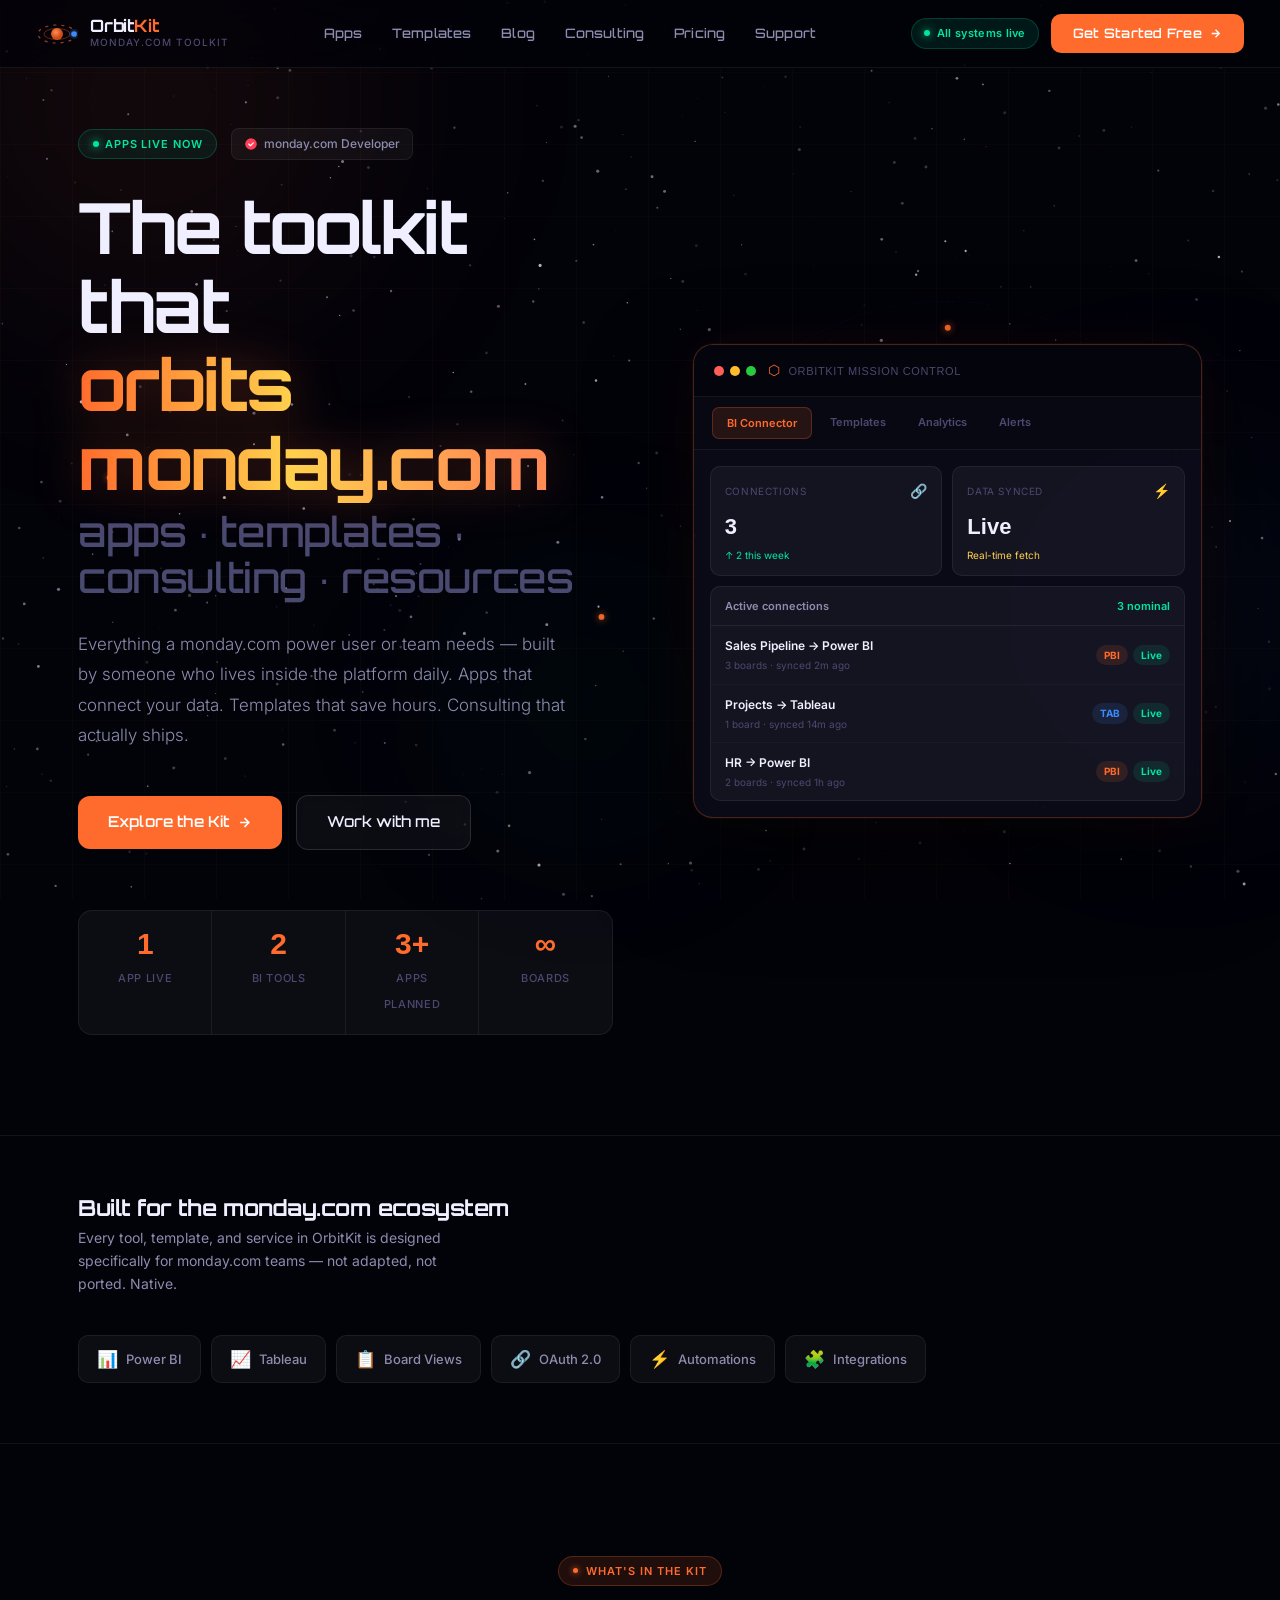
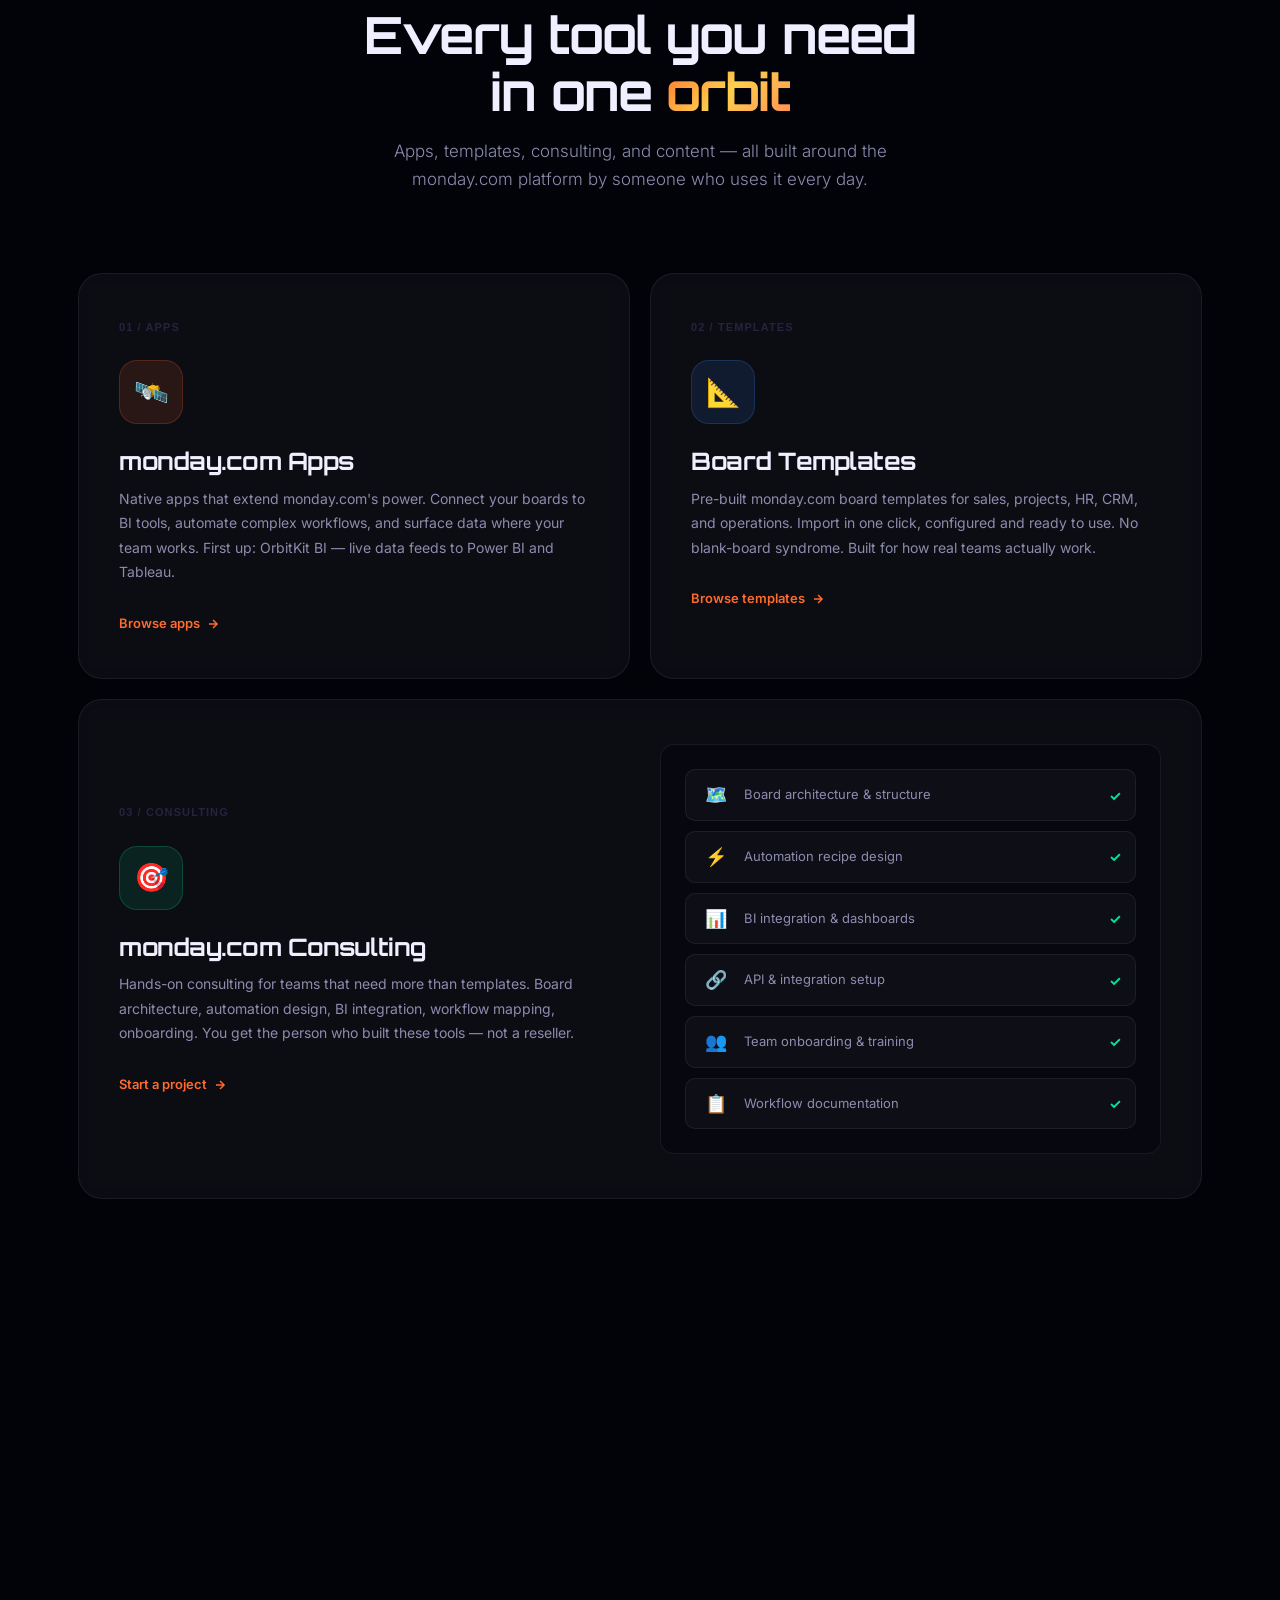
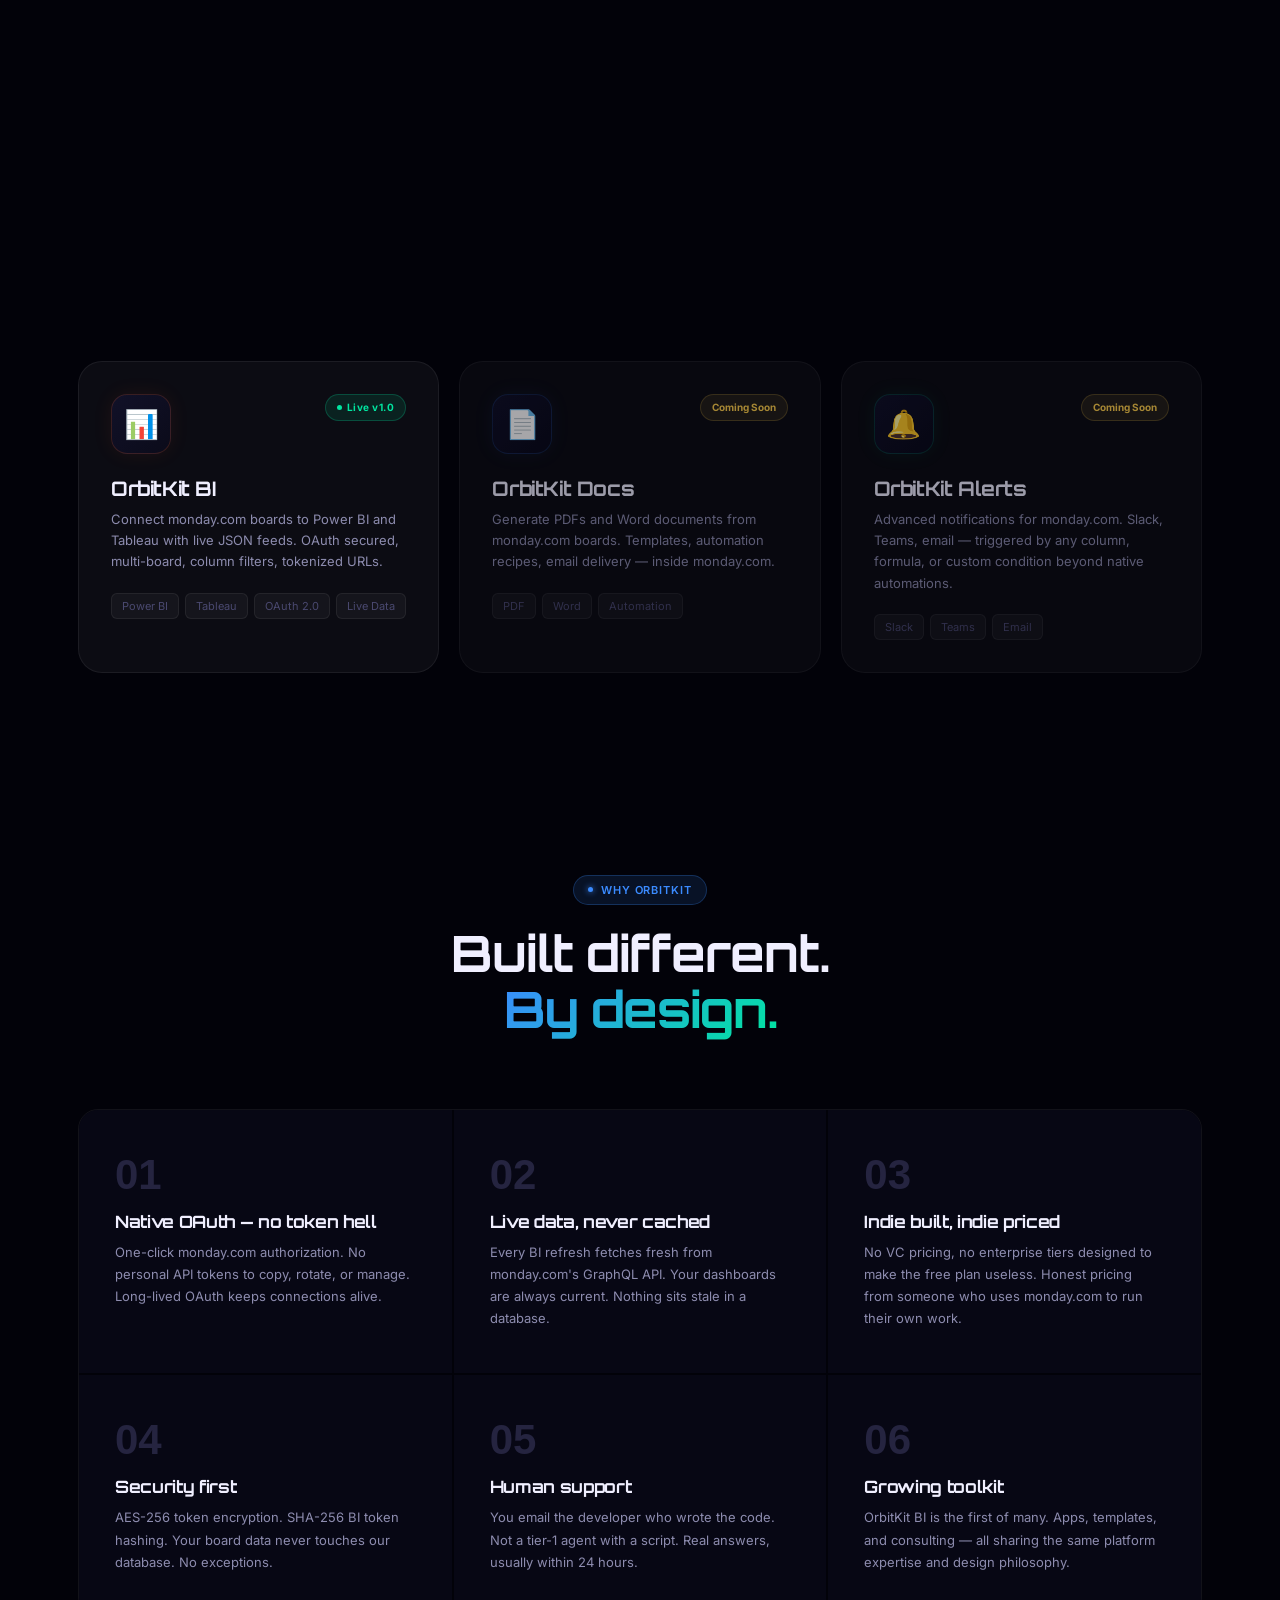
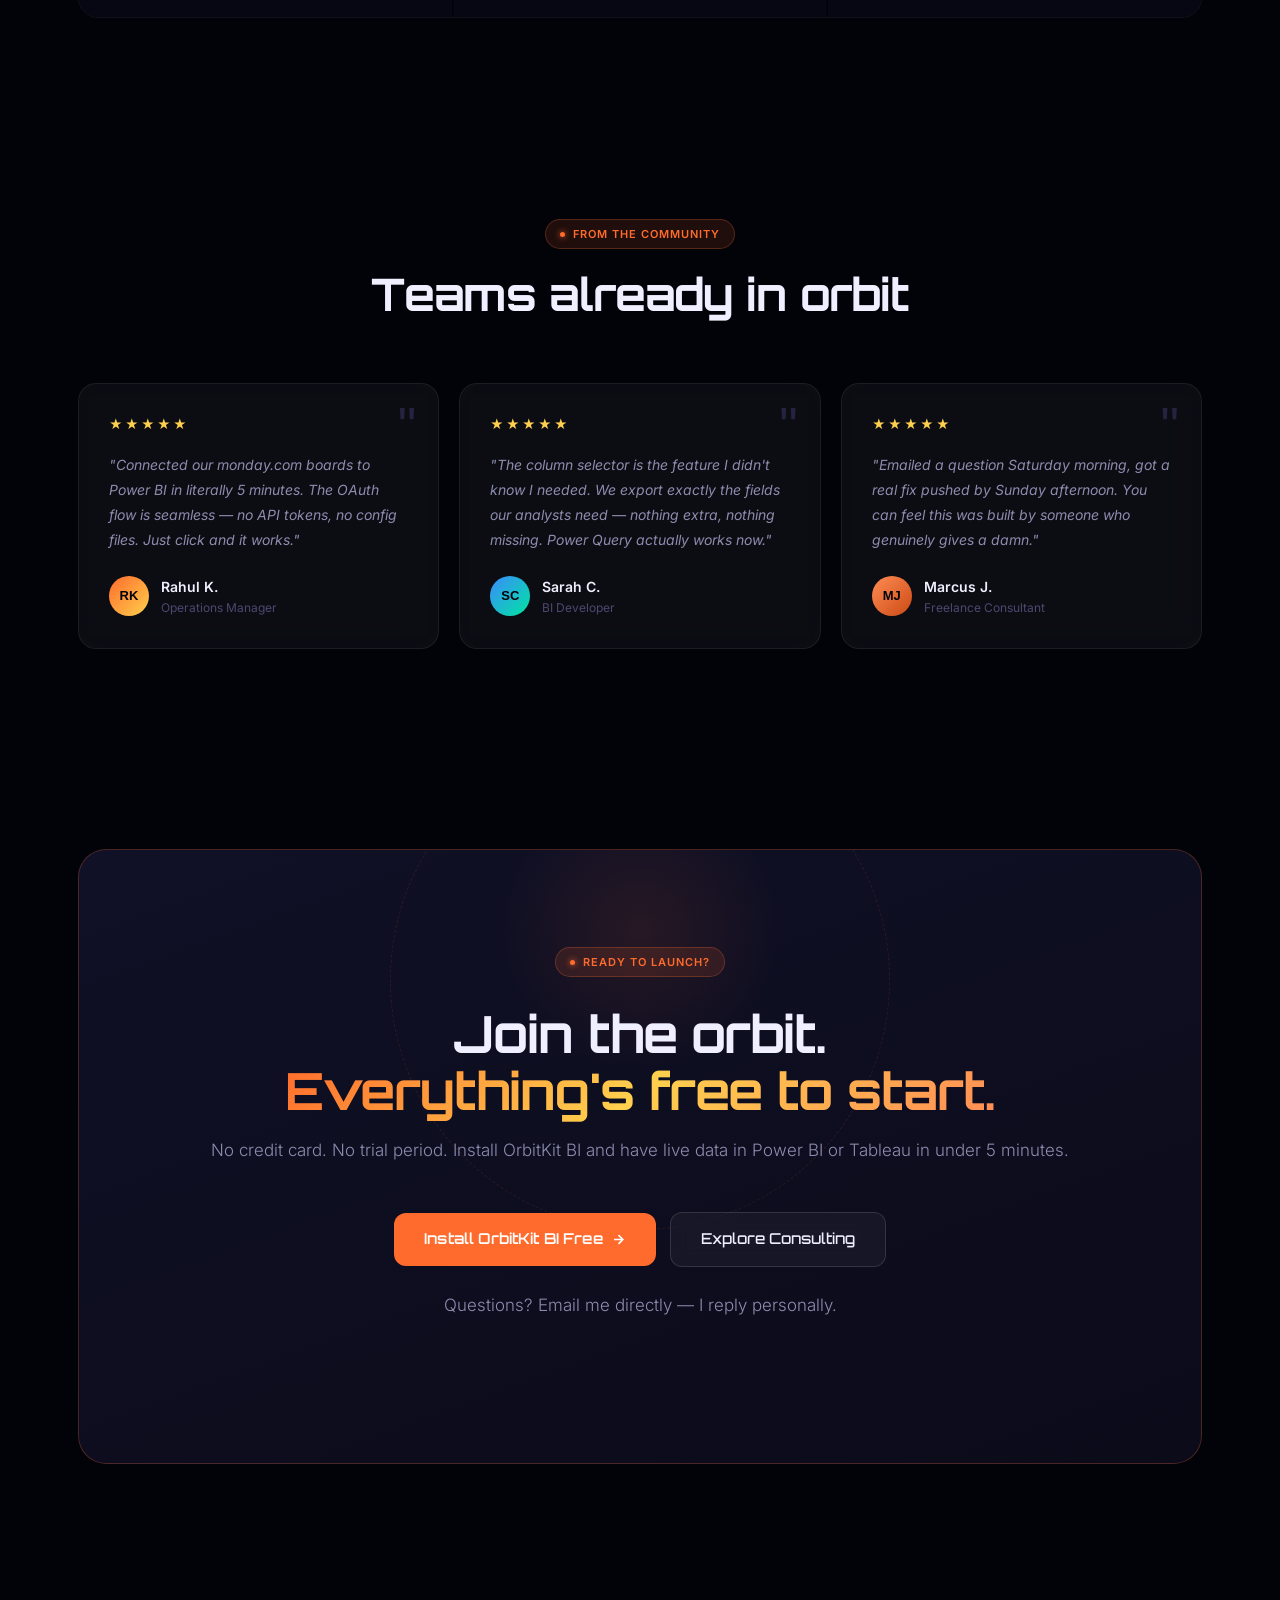
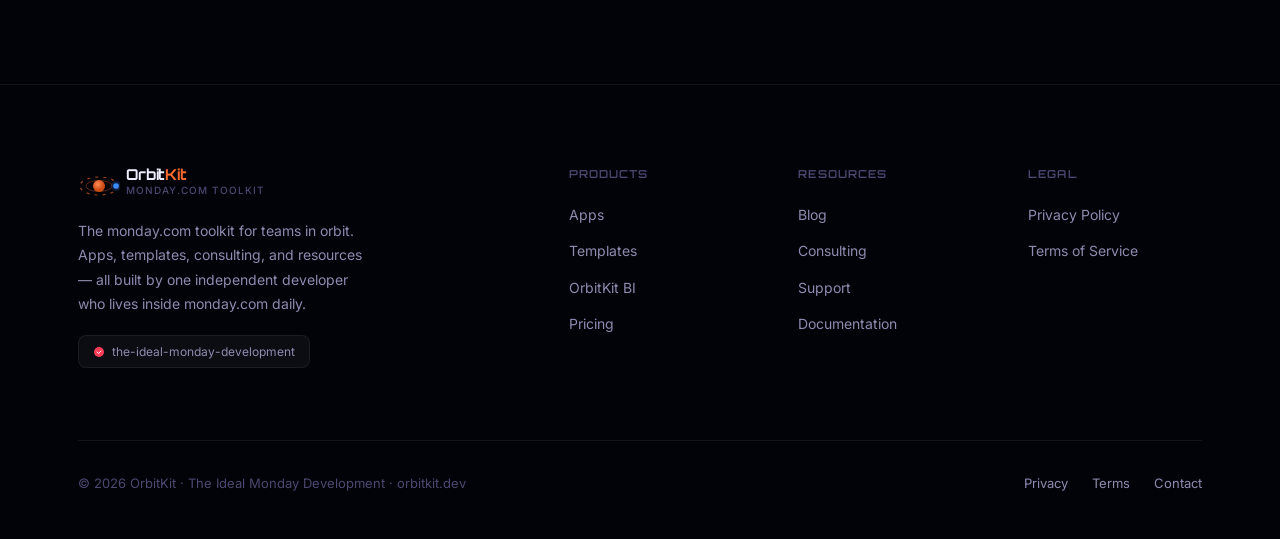
==== commit 42119c31: "Rebrand: orbit logo, Orbitron font, space cursor - Logo: remove cross/plus mark from all SVG instanc" ====
--- a/index.html
+++ b/index.html
@@ -5,8 +5,9 @@
 <meta name="viewport" content="width=device-width, initial-scale=1.0">
 <title>OrbitKit — The monday.com Toolkit for Teams in Orbit</title>
 <meta name="description" content="Apps, templates, consulting and resources for monday.com teams. Built by an independent monday.com developer who lives inside the platform daily.">
-<link rel="preconnect" href="https://api.fontshare.com">
-<link href="https://api.fontshare.com/v2/css?f[]=clash-display@400,500,600,700&f[]=general-sans@300,400,500,600&display=swap" rel="stylesheet">
+<link rel="preconnect" href="https://fonts.googleapis.com">
+<link rel="preconnect" href="https://fonts.gstatic.com" crossorigin>
+<link href="https://fonts.googleapis.com/css2?family=Orbitron:wght@400;500;600;700;800;900&family=Inter:wght@300;400;500;600&display=swap" rel="stylesheet">
 <link rel="stylesheet" href="shared.css">
 <style>
 
@@ -398,10 +399,8 @@
         <!-- Center planet -->
         <circle cx="21" cy="21" r="6" fill="url(#planetGrad)"/>
         <!-- Orbit satellite -->
-        <circle cx="38" cy="21" r="2.8" fill="#FF6B2C"/>
-        <circle cx="38" cy="21" r="2.8" fill="#FF6B2C" opacity="0.4" r="5"/>
-        <!-- Tool cross (wrench symbol) -->
-        <path d="M19 19.5h4M21 18v6" stroke="white" stroke-width="1.2" stroke-linecap="round"/>
+        <circle cx="38" cy="21" r="5" fill="#3B8BFF" opacity="0.2"/>
+        <circle cx="38" cy="21" r="2.8" fill="#3B8BFF"/>
         <defs>
           <radialGradient id="planetGrad" cx="40%" cy="35%">
             <stop offset="0%" stop-color="#FF8C54"/>
@@ -770,8 +769,8 @@
               <ellipse cx="21" cy="21" rx="19" ry="9" stroke="#FF6B2C" stroke-width="1.2" stroke-dasharray="3 5" opacity="0.6"/>
               <ellipse cx="21" cy="21" rx="13" ry="5.5" stroke="#FF6B2C" stroke-width="1" opacity="0.35"/>
               <circle cx="21" cy="21" r="6" fill="url(#pg2)"/>
-              <circle cx="38" cy="21" r="2.8" fill="#FF6B2C"/>
-              <path d="M19 19.5h4M21 18v6" stroke="white" stroke-width="1.2" stroke-linecap="round"/>
+              <circle cx="38" cy="21" r="5" fill="#3B8BFF" opacity="0.2"/>
+              <circle cx="38" cy="21" r="2.8" fill="#3B8BFF"/>
               <defs><radialGradient id="pg2" cx="40%" cy="35%"><stop offset="0%" stop-color="#FF8C54"/><stop offset="100%" stop-color="#CC4A14"/></radialGradient></defs>
             </svg>
           </div>
--- a/shared.css
+++ b/shared.css
@@ -1,4 +1,4 @@
-@import url('https://api.fontshare.com/v2/css?f[]=clash-display@400,500,600,700&f[]=general-sans@300,400,500,600&display=swap');
+@import url('https://fonts.googleapis.com/css2?family=Orbitron:wght@400;500;600;700;800;900&family=Inter:wght@300;400;500;600&display=swap');
 
 :root {
   /* ── SPACE PALETTE ── */
@@ -52,7 +52,7 @@
 html { scroll-behavior: smooth; }
 
 body {
-  font-family: 'General Sans', -apple-system, sans-serif;
+  font-family: 'Inter', -apple-system, sans-serif;
   background: var(--void);
   color: var(--text);
   line-height: 1.65;
@@ -124,7 +124,7 @@
   display: flex; flex-direction: column; gap: 0;
 }
 .brand-name {
-  font-family: 'Clash Display', sans-serif;
+  font-family: 'Orbitron', sans-serif;
   font-weight: 700; font-size: 17px; letter-spacing: -.01em;
   color: var(--text); line-height: 1;
 }
@@ -137,6 +137,7 @@
 .nav-links { display: flex; gap: 2px; list-style: none; align-items: center; }
 .nav-links a {
   display: block; padding: 7px 14px; border-radius: 8px;
+  font-family: 'Orbitron', sans-serif;
   font-size: 13px; font-weight: 500; color: var(--text2);
   text-decoration: none; transition: color .15s, background .15s;
   letter-spacing: .01em;
@@ -162,7 +163,7 @@
   display: inline-flex; align-items: center; gap: 7px;
   padding: 9px 22px; border-radius: 10px;
   background: var(--orbit); color: #fff;
-  font-family: 'General Sans', sans-serif; font-size: 13px; font-weight: 600;
+  font-family: 'Orbitron', sans-serif; font-size: 13px; font-weight: 600;
   text-decoration: none; border: none; cursor: pointer;
   transition: all .2s; letter-spacing: .02em; position: relative; overflow: hidden;
 }
@@ -204,7 +205,7 @@
 
 /* ── TYPOGRAPHY ── */
 h1, h2, h3, h4 {
-  font-family: 'Clash Display', sans-serif;
+  font-family: 'Orbitron', sans-serif;
   letter-spacing: -.02em; line-height: 1.12;
 }
 .gradient-text {
@@ -223,7 +224,7 @@
   display: inline-flex; align-items: center; gap: 8px;
   padding: 14px 30px; border-radius: 12px;
   background: var(--orbit); color: #fff;
-  font-family: 'General Sans', sans-serif; font-size: 15px; font-weight: 600;
+  font-family: 'Orbitron', sans-serif; font-size: 15px; font-weight: 600;
   text-decoration: none; border: none; cursor: pointer;
   transition: all .2s; position: relative; overflow: hidden; letter-spacing: .01em;
 }
@@ -233,7 +234,7 @@
   display: inline-flex; align-items: center; gap: 8px;
   padding: 14px 30px; border-radius: 12px;
   background: var(--panel); color: var(--text);
-  font-family: 'General Sans', sans-serif; font-size: 15px; font-weight: 500;
+  font-family: 'Orbitron', sans-serif; font-size: 15px; font-weight: 500;
   text-decoration: none; border: 1px solid var(--border2); cursor: pointer;
   transition: all .2s; backdrop-filter: blur(10px);
 }
@@ -243,7 +244,7 @@
   display: inline-flex; align-items: center; gap: 7px;
   padding: 9px 20px; border-radius: 9px;
   background: var(--panel); color: var(--text2);
-  font-family: 'General Sans', sans-serif; font-size: 13px; font-weight: 500;
+  font-family: 'Orbitron', sans-serif; font-size: 13px; font-weight: 500;
   text-decoration: none; border: 1px solid var(--border); cursor: pointer;
   transition: all .15s;
 }
@@ -284,7 +285,7 @@
 }
 .footer-brand p { color: var(--text2); font-size: 14px; line-height: 1.75; margin-top: 18px; max-width: 300px; }
 .footer-col h5 {
-  font-family: 'Clash Display', sans-serif;
+  font-family: 'Orbitron', sans-serif;
   font-size: 11px; font-weight: 600; letter-spacing: .1em;
   text-transform: uppercase; color: var(--text3); margin-bottom: 18px;
 }
@@ -300,6 +301,16 @@
 .footer-bottom a { color: var(--text2); text-decoration: none; margin-left: 20px; transition: color .15s; }
 .footer-bottom a:hover { color: var(--orbit); }
 
+/* ── CUSTOM CURSOR ── */
+html {
+  cursor: url("data:image/svg+xml,<svg xmlns='http://www.w3.org/2000/svg' width='24' height='24' viewBox='0 0 24 24'><circle cx='12' cy='12' r='9' stroke='%23FF6B2C' stroke-width='1' fill='none' opacity='0.8'/><line x1='12' y1='2' x2='12' y2='6' stroke='%23FF6B2C' stroke-width='1'/><line x1='12' y1='18' x2='12' y2='22' stroke='%23FF6B2C' stroke-width='1'/><line x1='2' y1='12' x2='6' y2='12' stroke='%23FF6B2C' stroke-width='1'/><line x1='18' y1='12' x2='22' y2='12' stroke='%23FF6B2C' stroke-width='1'/><circle cx='12' cy='12' r='2' fill='%23FF6B2C'/></svg>") 12 12, crosshair;
+}
+a, button, [role="button"],
+.btn-primary, .btn-secondary, .btn-ghost, .btn-launch,
+.nav-links a, .footer-col a, label[for], select {
+  cursor: url("data:image/svg+xml,<svg xmlns='http://www.w3.org/2000/svg' width='28' height='28' viewBox='0 0 28 28'><circle cx='14' cy='14' r='11' stroke='%233B8BFF' stroke-width='1.2' fill='none' opacity='0.9'/><circle cx='14' cy='14' r='6' stroke='%233B8BFF' stroke-width='0.8' fill='none' opacity='0.4'/><line x1='14' y1='1' x2='14' y2='7' stroke='%233B8BFF' stroke-width='1.2'/><line x1='14' y1='21' x2='14' y2='27' stroke='%233B8BFF' stroke-width='1.2'/><line x1='1' y1='14' x2='7' y2='14' stroke='%233B8BFF' stroke-width='1.2'/><line x1='21' y1='14' x2='27' y2='14' stroke='%233B8BFF' stroke-width='1.2'/><circle cx='14' cy='14' r='2' fill='%233B8BFF'/></svg>") 14 14, pointer;
+}
+
 /* ── SCROLLBAR ── */
 ::-webkit-scrollbar { width: 4px; }
 ::-webkit-scrollbar-track { background: var(--void); }
